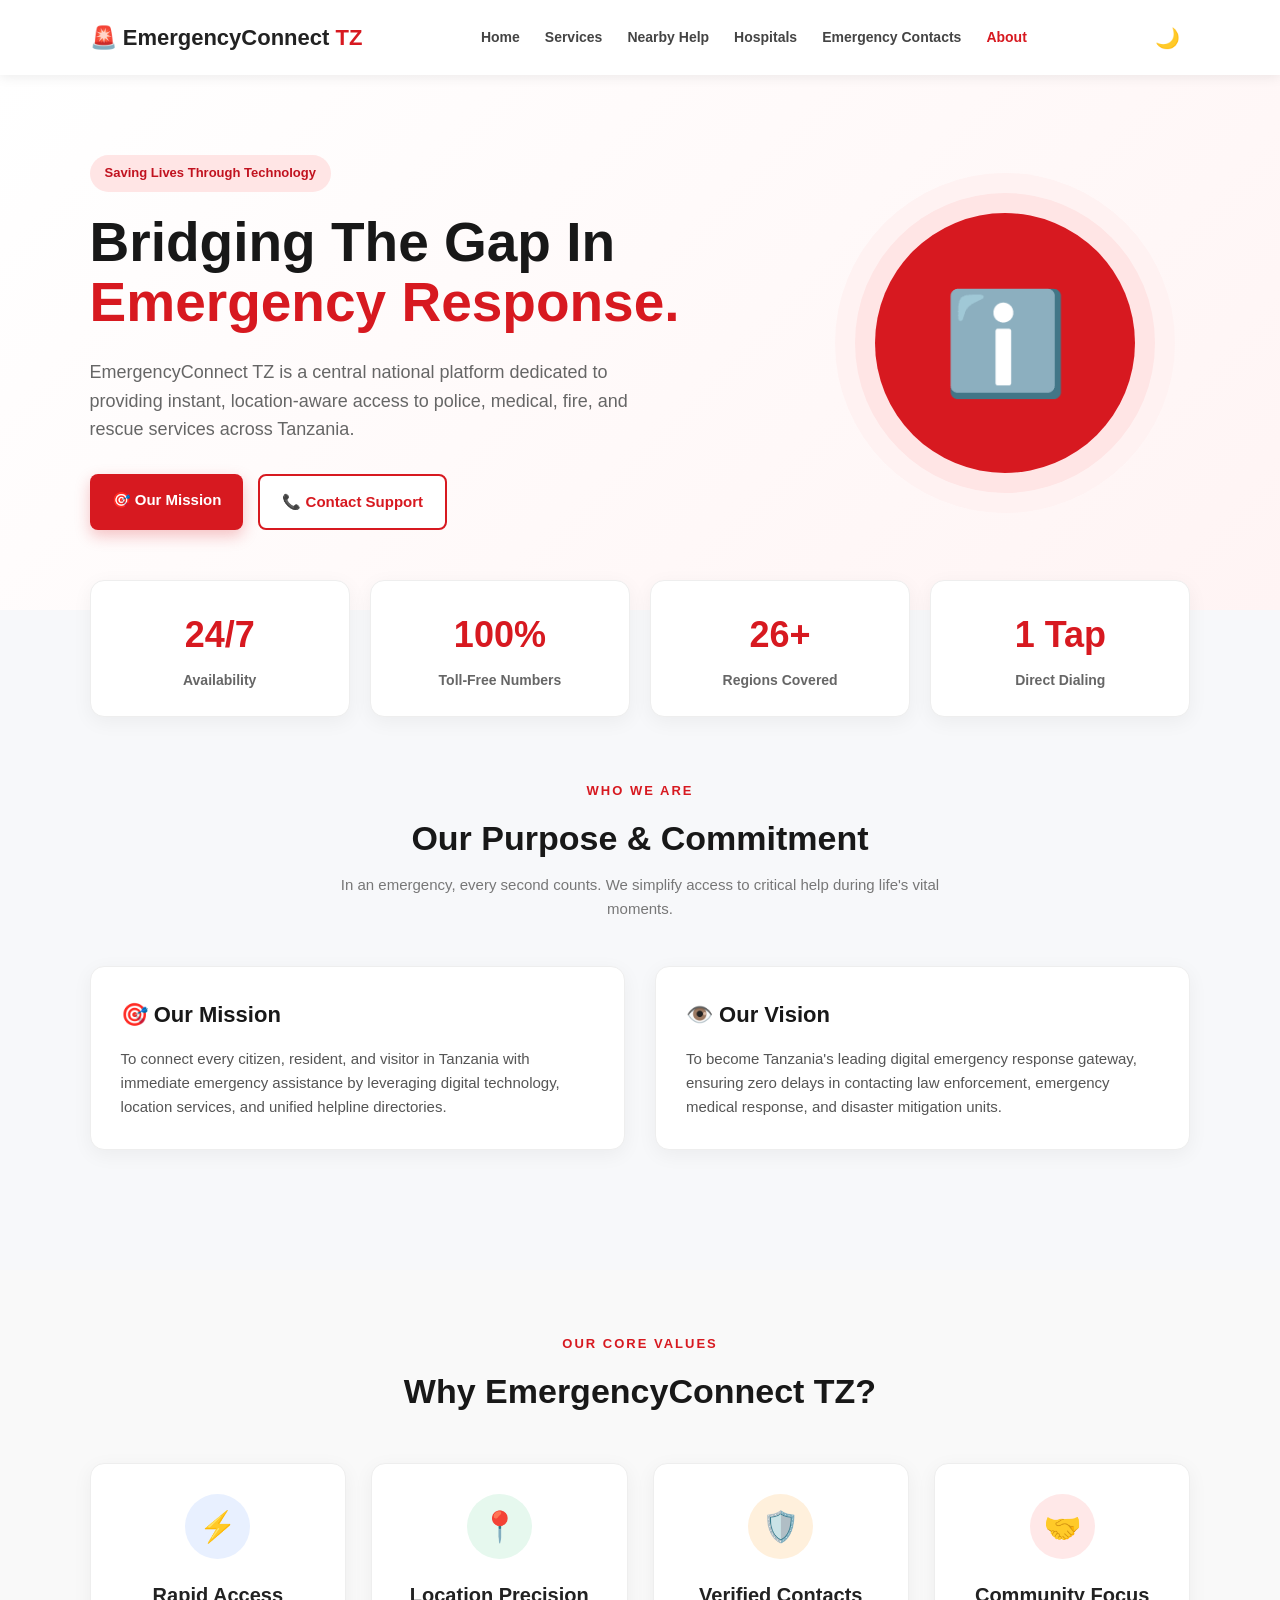
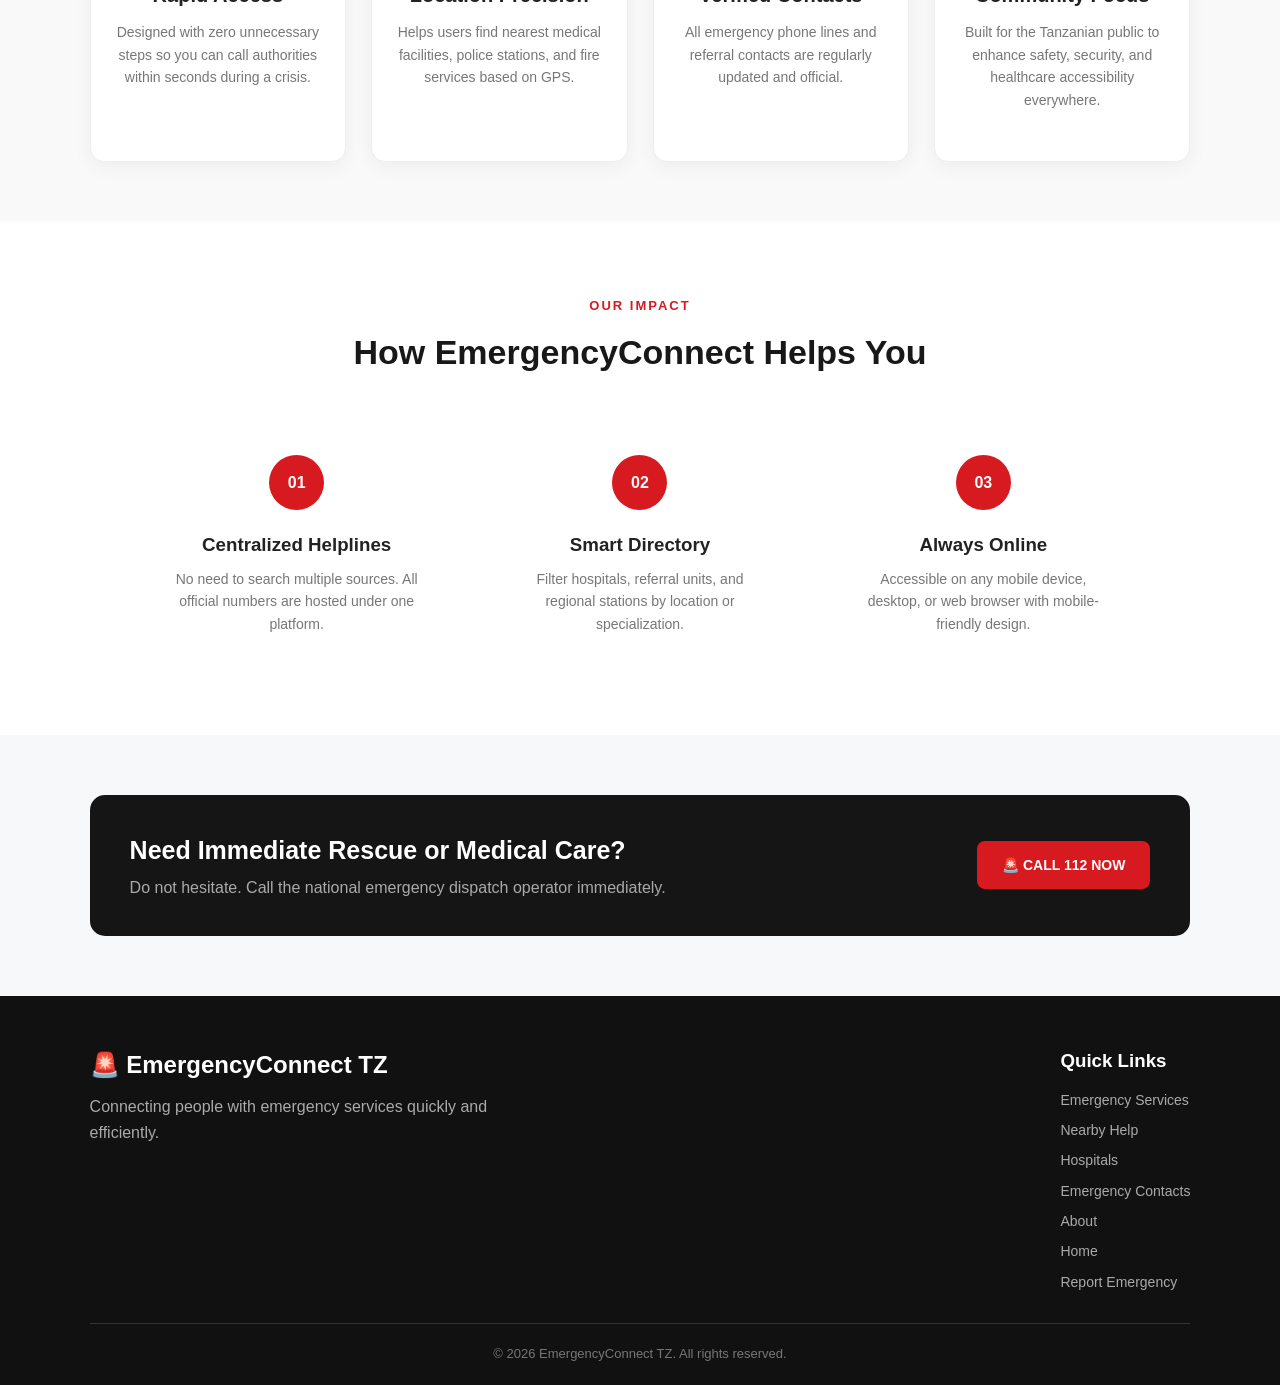
==== about.html @ 2669a570 "Add files via upload" ====
<!DOCTYPE html>
<html lang="en">
<head>
    <meta charset="UTF-8">
    <meta name="viewport" content="width=device-width, initial-scale=1.0">
    <title>About Us - EmergencyConnect TZ</title>
    <link rel="stylesheet" href="css/style.css">
    <style>
        /* Staili ndogo za Takwimu (Stats) na Dira (Vision/Mission) */
        .about-stats {
            margin: -30px 7% 40px;
            display: grid;
            grid-template-columns: repeat(auto-fit, minmax(200px, 1fr));
            gap: 20px;
        }

        .stat-card {
            background: #ffffff;
            padding: 25px;
            border-radius: 14px;
            border: 1px solid #eeeeee;
            text-align: center;
            box-shadow: 0 5px 20px rgba(0, 0, 0, 0.05);
            transition: 0.3s;
        }

        .stat-card:hover {
            transform: translateY(-5px);
        }

        .stat-number {
            font-size: 36px;
            font-weight: 800;
            color: #d71920;
            margin-bottom: 5px;
        }

        .stat-label {
            font-size: 14px;
            color: #666;
            font-weight: 600;
        }

        .mission-vision-grid {
            display: grid;
            grid-template-columns: 1fr 1fr;
            gap: 30px;
            margin-bottom: 50px;
        }

        .mv-card {
            background: #ffffff;
            padding: 30px;
            border-radius: 14px;
            border: 1px solid #eeeeee;
            box-shadow: 0 5px 20px rgba(0, 0, 0, 0.05);
        }

        .mv-card h3 {
            font-size: 22px;
            color: #181818;
            margin-bottom: 15px;
            display: flex;
            align-items: center;
            gap: 10px;
        }

        .mv-card p {
            color: #555;
            line-height: 1.6;
            font-size: 15px;
        }

        @media (max-width: 800px) {
            .about-stats {
                margin: -20px 5% 30px;
            }
            .mission-vision-grid {
                grid-template-columns: 1fr;
            }
        }
    </style>
</head>

<body>

    <!-- ================= NAVIGATION ================= -->
    <header class="navbar">

        <div class="logo">
            🚨 <span>EmergencyConnect</span> TZ
        </div>

        <nav id="nav-links">
            <a href="index.html">Home</a>
            <a href="services.html">Services</a>
            <a href="nearby.html">Nearby Help</a>
            <a href="hospitals.html">Hospitals</a>
            <a href="contacts.html">Emergency Contacts</a>
            <a href="about.html" class="active">About</a>
        </nav>

        <button class="menu-btn" onclick="toggleMenu()">☰</button>

    </header>


    <!-- ================= HERO SECTION ================= -->
    <section class="hero">

        <div class="hero-content">

            <span class="badge">Saving Lives Through Technology</span>

            <h1>
                Bridging The Gap In
                <span>Emergency Response.</span>
            </h1>

            <p>
                EmergencyConnect TZ is a central national platform dedicated to providing instant, 
                location-aware access to police, medical, fire, and rescue services across Tanzania.
            </p>

            <div class="hero-buttons">

                <a href="#mission" class="btn primary-btn">
                    🎯 Our Mission
                </a>

                <a href="contacts.html" class="btn secondary-btn">
                    📞 Contact Support
                </a>

            </div>

        </div>

        <div class="hero-icon">
            <div class="emergency-circle">
                ℹ️
            </div>
        </div>

    </section>


    <!-- ================= STATS OVERVIEW ================= -->
    <div class="about-stats">
        <div class="stat-card">
            <div class="stat-number">24/7</div>
            <div class="stat-label">Availability</div>
        </div>
        <div class="stat-card">
            <div class="stat-number">100%</div>
            <div class="stat-label">Toll-Free Numbers</div>
        </div>
        <div class="stat-card">
            <div class="stat-number">26+</div>
            <div class="stat-label">Regions Covered</div>
        </div>
        <div class="stat-card">
            <div class="stat-number">1 Tap</div>
            <div class="stat-label">Direct Dialing</div>
        </div>
    </div>


    <!-- ================= MISSION & VISION ================= -->
    <section class="services-section" id="mission" style="padding-top: 20px;">

        <div class="section-title">
            <span>WHO WE ARE</span>
            <h2>Our Purpose & Commitment</h2>
            <p>
                In an emergency, every second counts. We simplify access to critical help during life's vital moments.
            </p>
        </div>

        <div class="mission-vision-grid">

            <div class="mv-card">
                <h3>🎯 Our Mission</h3>
                <p>
                    To connect every citizen, resident, and visitor in Tanzania with immediate emergency assistance by leveraging digital technology, location services, and unified helpline directories.
                </p>
            </div>

            <div class="mv-card">
                <h3>👁️ Our Vision</h3>
                <p>
                    To become Tanzania's leading digital emergency response gateway, ensuring zero delays in contacting law enforcement, emergency medical response, and disaster mitigation units.
                </p>
            </div>

        </div>

    </section>


    <!-- ================= CORE VALUES (USING SERVICE CARDS) ================= -->
    <section class="services-section" style="background: #f9f9f9; padding: 60px 7%;">

        <div class="section-title">
            <span>OUR CORE VALUES</span>
            <h2>Why EmergencyConnect TZ?</h2>
        </div>

        <div class="service-grid">

            <div class="service-card">
                <div class="service-icon police">⚡</div>
                <h3>Rapid Access</h3>
                <p>Designed with zero unnecessary steps so you can call authorities within seconds during a crisis.</p>
            </div>

            <div class="service-card">
                <div class="service-icon hospital">📍</div>
                <h3>Location Precision</h3>
                <p>Helps users find nearest medical facilities, police stations, and fire services based on GPS.</p>
            </div>

            <div class="service-card">
                <div class="service-icon fire">🛡️</div>
                <h3>Verified Contacts</h3>
                <p>All emergency phone lines and referral contacts are regularly updated and official.</p>
            </div>

            <div class="service-card">
                <div class="service-icon ambulance">🤝</div>
                <h3>Community Focus</h3>
                <p>Built for the Tanzanian public to enhance safety, security, and healthcare accessibility everywhere.</p>
            </div>

        </div>

    </section>


    <!-- ================= HOW WE HELP STEPS ================= -->
    <section class="how-section">

        <div class="section-title">
            <span>OUR IMPACT</span>
            <h2>How EmergencyConnect Helps You</h2>
        </div>

        <div class="steps">

            <div class="step">
                <div class="step-number">01</div>
                <h3>Centralized Helplines</h3>
                <p>No need to search multiple sources. All official numbers are hosted under one platform.</p>
            </div>

            <div class="step">
                <div class="step-number">02</div>
                <h3>Smart Directory</h3>
                <p>Filter hospitals, referral units, and regional stations by location or specialization.</p>
            </div>

            <div class="step">
                <div class="step-number">03</div>
                <h3>Always Online</h3>
                <p>Accessible on any mobile device, desktop, or web browser with mobile-friendly design.</p>
            </div>

        </div>

    </section>


    <!-- ================= QUICK EMERGENCY BANNER ================= -->
    <section class="quick-emergency">

        <div>
            <h2>Need Immediate Rescue or Medical Care?</h2>
            <p>
                Do not hesitate. Call the national emergency dispatch operator immediately.
            </p>
        </div>

        <button class="emergency-btn" onclick="window.location.href='tel:112'">
            🚨 CALL 112 NOW
        </button>

    </section>


    <!-- ================= FOOTER ================= -->
    <footer>

        <div class="footer-content">

            <div>
                <h2>🚨 EmergencyConnect TZ</h2>
                <p>
                    Connecting people with emergency
                    services quickly and efficiently.
                </p>
            </div>

            <div class="footer-links">
                <h3>Quick Links</h3>
                <a href="services.html">Emergency Services</a>
                <a href="nearby.html">Nearby Help</a>
                <a href="hospitals.html">Hospitals</a>
                <a href="contacts.html">Emergency Contacts</a>
                <a href="about.html">About</a>
                <a href="index.html">Home</a>
                <a href="report.html">Report Emergency</a>
            </div>

        </div>
<style>* {
    margin: 0;
    padding: 0;
    box-sizing: border-box;
}

html {
    scroll-behavior: smooth;
}

body {
    font-family: Arial, Helvetica, sans-serif;
    background: #f7f8fa;
    color: #222;
    line-height: 1.6;
}

a {
    text-decoration: none;
}

button {
    font-family: inherit;
}


/* ==============================
   NAVIGATION BAR
================================= */

.navbar {
    height: 75px;
    background: #ffffff;

    display: flex;
    align-items: center;
    justify-content: space-between;

    padding: 0 7%;

    position: sticky;
    top: 0;
    z-index: 1000;

    box-shadow: 0 2px 12px rgba(0, 0, 0, 0.08);
}


/* LOGO */

.logo {
    font-size: 22px;
    font-weight: 700;
    color: #d71920;
}

.logo span {
    color: #222;
}


/* NAV LINKS */

nav {
    display: flex;
    align-items: center;
    gap: 25px;
}

nav a {
    color: #444;
    font-size: 14px;
    font-weight: 600;

    transition: 0.3s;
}

nav a:hover,
nav a.active {
    color: #d71920;
}


/* MOBILE MENU BUTTON */

.menu-btn {
    display: none;

    border: none;
    background: transparent;

    font-size: 25px;
    cursor: pointer;
}


/* ==============================
   HERO SECTION
================================= */

.hero {
    min-height: 520px;

    padding: 80px 7%;

    display: flex;
    align-items: center;
    justify-content: space-between;

    gap: 50px;

    background: linear-gradient(
        135deg,
        #ffffff,
        #fff4f4
    );
}


/* HERO TEXT */

.hero-content {
    max-width: 650px;
}

.badge {
    display: inline-block;

    background: #ffe5e5;
    color: #c1121f;

    padding: 8px 15px;

    border-radius: 30px;

    font-size: 13px;
    font-weight: 700;

    margin-bottom: 20px;
}

.hero h1 {
    font-size: 55px;

    line-height: 1.1;

    margin-bottom: 25px;

    color: #181818;
}

.hero h1 span {
    display: block;

    color: #d71920;
}

.hero p {
    max-width: 570px;

    font-size: 18px;

    color: #666;

    margin-bottom: 30px;
}


/* HERO BUTTONS */

.hero-buttons {
    display: flex;
    gap: 15px;

    flex-wrap: wrap;
}

.btn {
    display: inline-block;

    padding: 14px 22px;

    border-radius: 8px;

    font-size: 15px;
    font-weight: 700;

    transition: 0.3s;
}


/* PRIMARY BUTTON */

.primary-btn {
    background: #d71920;
    color: white;

    box-shadow: 0 6px 15px rgba(215, 25, 32, 0.25);
}

.primary-btn:hover {
    background: #b51218;

    transform: translateY(-2px);
}


/* SECONDARY BUTTON */

.secondary-btn {
    background: white;

    color: #d71920;

    border: 2px solid #d71920;
}

.secondary-btn:hover {
    background: #d71920;

    color: white;
}


/* ==============================
   HERO EMERGENCY ICON
================================= */

.hero-icon {
    padding-right: 5%;
}

.emergency-circle {

    width: 260px;
    height: 260px;

    border-radius: 50%;

    background: #d71920;

    display: flex;
    align-items: center;
    justify-content: center;

    font-size: 100px;

    box-shadow:
        0 0 0 20px #ffe5e5,
        0 0 0 40px #fff2f2;

    animation: pulse 2s infinite;
}


/* PULSE ANIMATION */

@keyframes pulse {

    0% {
        transform: scale(1);
    }

    50% {
        transform: scale(1.05);
    }

    100% {
        transform: scale(1);
    }

}


/* ==============================
   QUICK EMERGENCY SECTION
================================= */

.quick-emergency {

    margin: 60px 7%;

    padding: 35px 40px;

    background: #151515;

    color: white;

    border-radius: 15px;

    display: flex;

    align-items: center;

    justify-content: space-between;

    gap: 25px;
}

.quick-emergency h2 {
    font-size: 25px;

    margin-bottom: 5px;
}

.quick-emergency p {
    color: #aaa;
}


/* EMERGENCY BUTTON */

.emergency-btn {

    border: none;

    background: #d71920;

    color: white;

    padding: 16px 25px;

    border-radius: 8px;

    font-size: 14px;

    font-weight: 700;

    cursor: pointer;

    transition: 0.3s;
}

.emergency-btn:hover {

    background: #ff252d;

    transform: scale(1.03);
}


/* ==============================
   SECTION TITLE
================================= */

.services-section,
.how-section {

    padding: 70px 7%;
}

.section-title {

    text-align: center;

    max-width: 650px;

    margin: 0 auto 45px;
}

.section-title span {

    color: #d71920;

    font-size: 13px;

    font-weight: 700;

    letter-spacing: 2px;
}

.section-title h2 {

    font-size: 34px;

    margin: 8px 0;

    color: #181818;
}

.section-title p {

    color: #777;

    font-size: 15px;
}


/* ==============================
   SERVICE CARDS
================================= */

.service-grid {

    display: grid;

    grid-template-columns:
        repeat(4, 1fr);

    gap: 25px;
}

.service-card {

    background: #ffffff;

    padding: 30px 25px;

    border-radius: 14px;

    text-align: center;

    border: 1px solid #eeeeee;

    box-shadow:
        0 5px 20px rgba(0, 0, 0, 0.05);

    transition: 0.3s;
}

.service-card:hover {

    transform: translateY(-8px);

    box-shadow:
        0 15px 35px rgba(0, 0, 0, 0.10);
}


/* SERVICE ICON */

.service-icon {

    width: 65px;
    height: 65px;

    margin: 0 auto 20px;

    border-radius: 50%;

    display: flex;

    align-items: center;

    justify-content: center;

    font-size: 30px;
}


/* ICON BACKGROUNDS */

.police {
    background: #e8f0ff;
}

.ambulance {
    background: #ffe8e8;
}

.fire {
    background: #fff0dc;
}

.hospital {
    background: #e6f8ee;
}


/* SERVICE TEXT */

.service-card h3 {

    font-size: 20px;

    margin-bottom: 10px;
}

.service-card p {

    color: #777;

    font-size: 14px;

    margin-bottom: 20px;
}


/* CALL BUTTON */

.call-btn {

    display: inline-block;

    background: #d71920;

    color: white;

    padding: 10px 18px;

    border-radius: 6px;

    font-size: 14px;

    font-weight: 700;

    transition: 0.3s;
}

.call-btn:hover {

    background: #a90f15;
}


/* VIEW BUTTON */

.view-btn {

    display: inline-block;

    background: #eeeeee;

    color: #333;

    padding: 10px 18px;

    border-radius: 6px;

    font-size: 14px;

    font-weight: 700;

    transition: 0.3s;
}

.view-btn:hover {

    background: #222;

    color: white;
}


/* ==============================
   HOW IT WORKS
================================= */

.how-section {

    background: white;
}

.steps {

    max-width: 1000px;

    margin: auto;

    display: grid;

    grid-template-columns:
        repeat(3, 1fr);

    gap: 30px;
}

.step {

    text-align: center;

    padding: 30px;
}

.step-number {

    width: 55px;
    height: 55px;

    margin: 0 auto 20px;

    border-radius: 50%;

    background: #d71920;

    color: white;

    display: flex;

    align-items: center;

    justify-content: center;

    font-weight: 700;
}

.step h3 {

    margin-bottom: 8px;
}

.step p {

    color: #777;

    font-size: 14px;
}


/* ==============================
   FOOTER
================================= */

footer {

    background: #111111;

    color: white;

    padding: 50px 7% 20px;
}

.footer-content {

    display: flex;

    justify-content: space-between;

    gap: 50px;

    padding-bottom: 30px;
}

.footer-content h2 {

    margin-bottom: 10px;
}

.footer-content p {

    color: #aaa;

    max-width: 400px;
}


/* FOOTER LINKS */

.footer-links {

    display: flex;

    flex-direction: column;

    gap: 8px;
}

.footer-links h3 {

    margin-bottom: 5px;
}

.footer-links a {

    color: #aaa;

    font-size: 14px;

    transition: 0.3s;
}

.footer-links a:hover {

    color: white;
}


/* COPYRIGHT */

.copyright {

    border-top: 1px solid #333;

    padding-top: 20px;

    text-align: center;

    color: #777;

    font-size: 13px;
}


/* ==============================
   TABLET
================================= */

@media (max-width: 1000px) {

    .hero h1 {
        font-size: 45px;
    }

    .service-grid {

        grid-template-columns:
            repeat(2, 1fr);
    }

}


/* ==============================
   MOBILE
================================= */

@media (max-width: 700px) {

    .navbar {

        padding: 0 5%;
    }

    nav {

        display: none;

        position: absolute;

        top: 75px;

        right: 0;

        width: 100%;

        background: white;

        padding: 20px;

        flex-direction: column;

        gap: 18px;

        box-shadow:
            0 5px 15px rgba(0,0,0,0.1);
    }

    nav a {
        text-align: center;
    }

    .menu-btn {
        display: block;
    }


    /* HERO */

    .hero {

        flex-direction: column;

        text-align: center;

        padding: 60px 5%;

        gap: 60px;
    }

    .hero-content {

        max-width: 100%;
    }

    .hero h1 {

        font-size: 38px;
    }

    .hero p {

        font-size: 16px;
    }

    .hero-buttons {

        justify-content: center;
    }

    .hero-icon {

        padding-right: 0;
    }

    .emergency-circle {

        width: 190px;
        height: 190px;

        font-size: 70px;
    }


    /* QUICK EMERGENCY */

    .quick-emergency {

        margin: 40px 5%;

        padding: 30px 20px;

        flex-direction: column;

        text-align: center;
    }


    /* SERVICES */

    .services-section,
    .how-section {

        padding: 60px 5%;
    }

    .section-title h2 {

        font-size: 28px;
    }

    .service-grid {

        grid-template-columns: 1fr;
    }


    /* STEPS */

    .steps {

        grid-template-columns: 1fr;
    }


    /* FOOTER */

    .footer-content {

        flex-direction: column;
    }

}


/* ==============================
   SMALL PHONES
================================= */

@media (max-width: 400px) {

    .logo {

        font-size: 18px;
    }

    .hero h1 {

        font-size: 32px;
    }

    .btn {

        width: 100%;

        text-align: center;
    }

    .emergency-circle {

        width: 160px;
        height: 160px;

        font-size: 60px;
    }

}
/* ==========================================================================
   DARK MODE STYLES & TRANSITIONS
   ========================================================================== */
body {
    transition: background-color 0.3s ease, color 0.3s ease;
}

body.dark-mode {
    background-color: #121212;
    color: #e0e0e0;
}

body.dark-mode .navbar,
body.dark-mode .service-card,
body.dark-mode .contact-card,
body.dark-mode .location-section,
body.dark-mode .search-container,
body.dark-mode .how-section {
    background-color: #1e1e1e !important;
    border-color: #333333 !important;
    color: #ffffff !important;
}

body.dark-mode .hero {
    background: linear-gradient(135deg, #181818, #2a080a) !important;
}

body.dark-mode .hero h1,
body.dark-mode .section-title h2,
body.dark-mode .service-card h3,
body.dark-mode .contact-card h3 {
    color: #ffffff !important;
}

body.dark-mode nav a {
    color: #cccccc;
}

body.dark-mode .search-input,
body.dark-mode .select-input,
body.dark-mode .search-container input,
body.dark-mode .search-container select,
body.dark-mode .form-group input,
body.dark-mode .form-group select,
body.dark-mode .form-group textarea {
    background-color: #2a2a2a;
    color: #ffffff;
    border-color: #444;
}

/* Theme Button in Navbar */
.theme-toggle-btn {
    background: transparent;
    border: none;
    font-size: 20px;
    cursor: pointer;
    padding: 5px 10px;
    border-radius: 50%;
    transition: transform 0.2s;
}

.theme-toggle-btn:hover {
    transform: scale(1.15);
}

/* ==========================================================================
   MOBILE NAV TOGGLE CLASSES
   ========================================================================== */
@media (max-width: 700px) {
    nav {
        display: none;
    }
    nav.nav-open {
        display: flex !important;
    }
}

/* ==========================================================================
   EMERGENCY MODAL STYLES
   ========================================================================== */
.emergency-modal {
    display: none;
    position: fixed;
    top: 0;
    left: 0;
    width: 100%;
    height: 100%;
    background: rgba(0, 0, 0, 0.75);
    z-index: 2000;
    align-items: center;
    justify-content: center;
    padding: 20px;
    backdrop-filter: blur(4px);
}

.emergency-modal-content {
    background: #ffffff;
    padding: 30px;
    border-radius: 16px;
    max-width: 480px;
    width: 100%;
    text-align: center;
    position: relative;
    box-shadow: 0 10px 30px rgba(0,0,0,0.3);
    animation: popIn 0.3s ease-out;
}

body.dark-mode .emergency-modal-content {
    background: #1e1e1e;
    color: #fff;
}

.close-modal {
    position: absolute;
    top: 15px;
    right: 20px;
    font-size: 28px;
    cursor: pointer;
    color: #888;
}

.close-modal:hover { color: #d71920; }

.modal-icon { font-size: 50px; margin-bottom: 10px; }

.modal-actions {
    display: flex;
    flex-direction: column;
    gap: 12px;
    margin-top: 20px;
}

.modal-btn {
    padding: 14px;
    border-radius: 8px;
    font-weight: bold;
    color: white;
    text-decoration: none;
    transition: 0.3s;
}

.modal-btn.primary { background: #d71920; }
.modal-btn.fire { background: #e65100; }
.modal-btn.medical { background: #2e7d32; }
.modal-btn.child { background: #6a1b9a; }

.modal-btn:hover { opacity: 0.9; transform: translateY(-2px); }

@keyframes popIn {
    from { transform: scale(0.8); opacity: 0; }
    to { transform: scale(1); opacity: 1; }
}
</style>
        <div class="copyright">
            © 2026 EmergencyConnect TZ.
            All rights reserved.
        </div>

    </footer>

    <script src="main.js"></script>

</body>
</html>
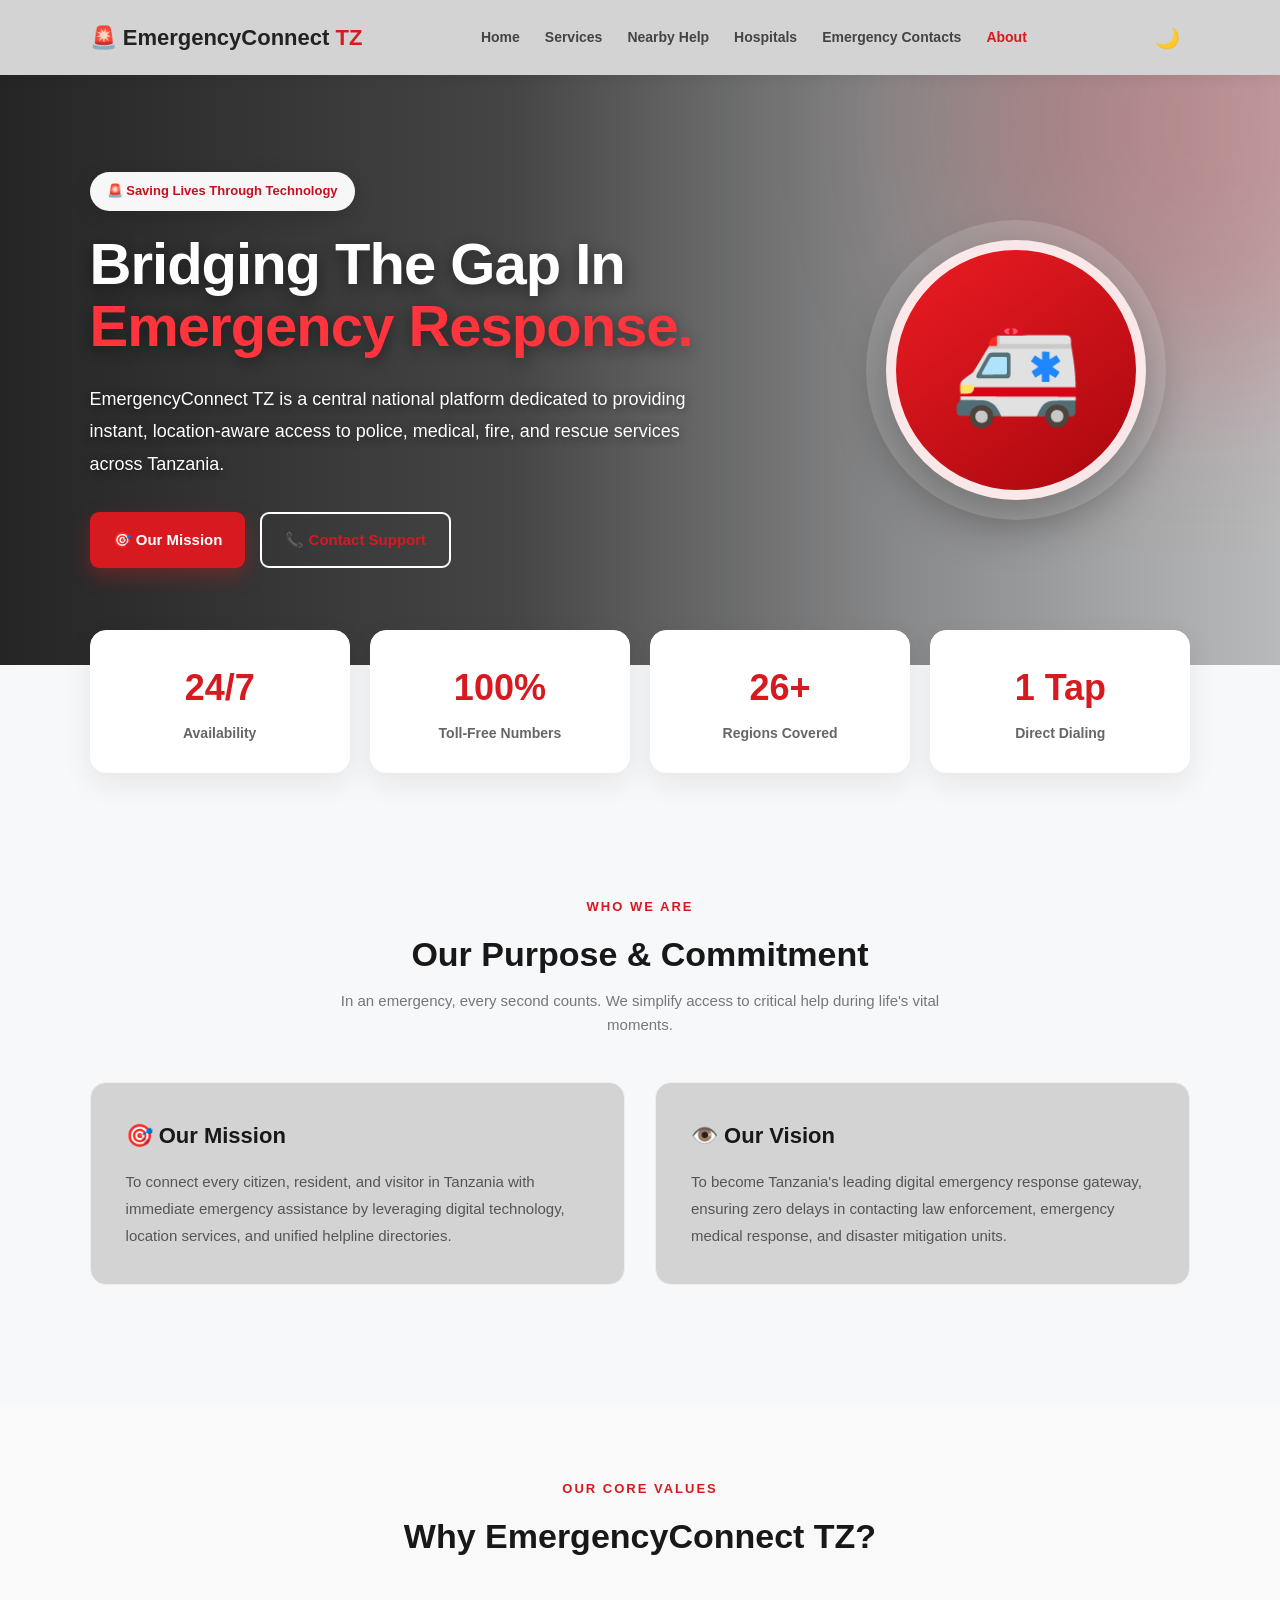
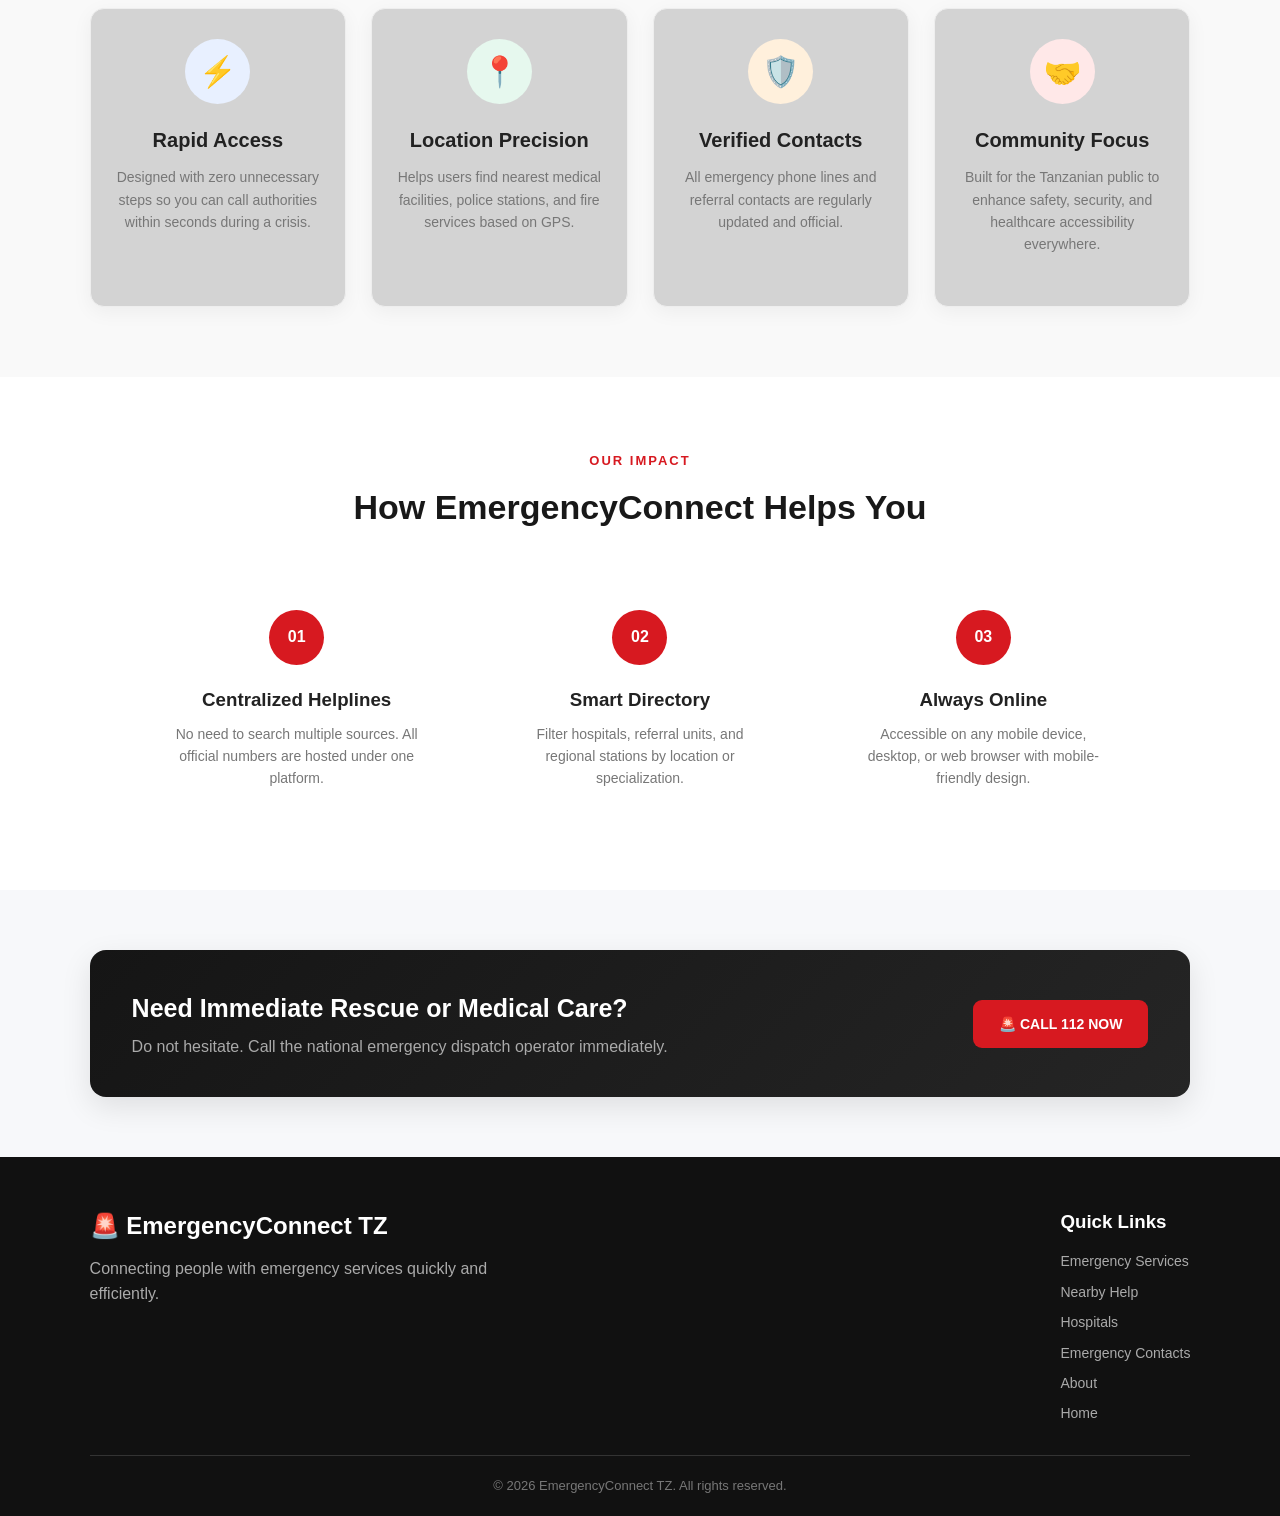
==== commit 5516f537: "Add files via upload" ====
--- a/about.html
+++ b/about.html
@@ -1,1364 +1,2069 @@
+
 <!DOCTYPE html>
 <html lang="en">
+
 <head>
+
     <meta charset="UTF-8">
+
     <meta name="viewport" content="width=device-width, initial-scale=1.0">
+
     <title>About Us - EmergencyConnect TZ</title>
-    <link rel="stylesheet" href="css/style.css">
+
+
     <style>
-        /* Staili ndogo za Takwimu (Stats) na Dira (Vision/Mission) */
+
+        /* =========================================================
+           RESET
+        ========================================================= */
+
+        * {
+            margin: 0;
+            padding: 0;
+            box-sizing: border-box;
+        }
+
+        html {
+            scroll-behavior: smooth;
+        }
+
+        body {
+            font-family: Arial, Helvetica, sans-serif;
+            background: #f7f8fa;
+            color: #222;
+            line-height: 1.6;
+        }
+
+        a {
+            text-decoration: none;
+        }
+
+        button {
+            font-family: inherit;
+        }
+
+
+        /* =========================================================
+           NAVIGATION BAR
+        ========================================================= */
+
+        .navbar {
+
+            height: 75px;
+
+            background: lightgray;
+
+            display: flex;
+
+            align-items: center;
+
+            justify-content: space-between;
+
+            padding: 0 7%;
+
+            position: sticky;
+
+            top: 0;
+
+            z-index: 1000;
+
+            box-shadow: 0 2px 15px rgba(0,0,0,0.08);
+        }
+
+
+        /* LOGO */
+
+        .logo {
+
+            font-size: 22px;
+
+            font-weight: 800;
+
+            color: #d71920;
+
+            white-space: nowrap;
+        }
+
+        .logo span {
+
+            color: #222;
+        }
+
+
+        /* NAVIGATION LINKS */
+
+        nav {
+
+            display: flex;
+
+            align-items: center;
+
+            gap: 25px;
+        }
+
+        nav a {
+
+            color: #444;
+
+            font-size: 14px;
+
+            font-weight: 600;
+
+            transition: 0.3s;
+        }
+
+        nav a:hover,
+        nav a.active {
+
+            color: #d71920;
+        }
+
+
+        /* MOBILE BUTTON */
+
+        .menu-btn {
+
+            display: none;
+
+            border: none;
+
+            background: transparent;
+
+            font-size: 27px;
+
+            cursor: pointer;
+
+            color: #222;
+        }
+
+
+        /* =========================================================
+           HERO SECTION
+        ========================================================= */
+
+        .hero {
+
+            min-height: 590px;
+
+            padding: 90px 7%;
+
+            display: flex;
+
+            align-items: center;
+
+            justify-content: space-between;
+
+            gap: 60px;
+
+            position: relative;
+
+            overflow: hidden;
+
+            color: whitegray;
+
+
+            /* HOSPITAL BACKGROUND */
+
+            background-image:
+
+                linear-gradient(
+                    90deg,
+                    rgba(0,0,0,0.85) 0%,
+                    rgba(0,0,0,0.72) 40%,
+                    rgba(0,0,0,0.45) 70%,
+                    rgba(0,0,0,0.25) 100%
+                ),
+
+                url("https://images.unsplash.com/photo-1587351021759-3e566b6af7cc?auto=format&fit=crop&w=2200&q=90");
+
+
+            background-size: cover;
+
+            background-position: center;
+
+            background-repeat: no-repeat;
+        }
+
+
+        /* RED LIGHT EFFECT */
+
+        .hero::before {
+
+            content: "";
+
+            position: absolute;
+
+            width: 500px;
+
+            height: 500px;
+
+            right: -180px;
+
+            top: -200px;
+
+            background: rgba(215,25,32,0.22);
+
+            border-radius: 50%;
+
+            filter: blur(90px);
+
+            pointer-events: none;
+        }
+
+
+        /* HERO CONTENT */
+
+        .hero-content {
+
+            max-width: 680px;
+
+            position: relative;
+
+            z-index: 2;
+        }
+
+
+        /* BADGE */
+
+        .badge {
+
+            display: inline-flex;
+
+            align-items: center;
+
+            gap: 6px;
+
+            background: rgba(255,255,255,0.96);
+
+            color: #c1121f;
+
+            padding: 9px 17px;
+
+            border-radius: 30px;
+
+            font-size: 13px;
+
+            font-weight: 700;
+
+            margin-bottom: 22px;
+
+            box-shadow:
+                0 5px 20px rgba(0,0,0,0.15);
+        }
+
+
+        /* HERO TITLE */
+
+        .hero h1 {
+
+            font-size: 58px;
+
+            line-height: 1.08;
+
+            margin-bottom: 25px;
+
+            color: #ffffff;
+
+            font-weight: 800;
+
+            letter-spacing: -1px;
+
+            text-shadow:
+                0 4px 15px rgba(0,0,0,0.45);
+        }
+
+
+        .hero h1 span {
+
+            display: block;
+
+            color: #ff343c;
+        }
+
+
+        /* HERO DESCRIPTION */
+
+        .hero p {
+
+            max-width: 620px;
+
+            font-size: 18px;
+
+            line-height: 1.8;
+
+            color: white;
+
+            margin-bottom: 32px;
+
+            text-shadow:
+                0 2px 8px rgba(0,0,0,0.5);
+        }
+
+
+        /* =========================================================
+           HERO BUTTONS
+        ========================================================= */
+
+        .hero-buttons {
+
+            display: flex;
+
+            gap: 15px;
+
+            flex-wrap: wrap;
+        }
+
+
+        .btn {
+
+            display: inline-flex;
+
+            align-items: center;
+
+            justify-content: center;
+
+            padding: 14px 23px;
+
+            border-radius: 9px;
+
+            font-size: 15px;
+
+            font-weight: 700;
+
+            transition: all 0.3s ease;
+        }
+
+
+        /* PRIMARY BUTTON */
+
+        .primary-btn {
+
+            background: #d71920;
+
+            color: white;
+
+            box-shadow:
+                0 8px 20px rgba(215,25,32,0.35);
+        }
+
+        .primary-btn:hover {
+
+            background: #b51218;
+
+            transform: translateY(-3px);
+        }
+
+
+        /* SECONDARY BUTTON */
+
+        .secondary-btn {
+
+            background: transparent;
+
+            color: #d71920;
+
+            border: 2px solid white;
+        }
+
+        .secondary-btn:hover {
+
+            background: #d71920;
+
+            color: white;
+
+            transform: translateY(-3px);
+        }
+
+
+        /* =========================================================
+           HERO EMERGENCY ICON
+        ========================================================= */
+
+        .hero-icon {
+
+            position: relative;
+
+            z-index: 2;
+
+            padding-right: 4%;
+
+            display: flex;
+
+            align-items: center;
+
+            justify-content: center;
+        }
+
+
+        .emergency-circle {
+
+            width: 260px;
+
+            height: 260px;
+
+            border-radius: 50%;
+
+            background:
+
+                linear-gradient(
+                    145deg,
+                    #ed1c24,
+                    #a8070d
+                );
+
+            display: flex;
+
+            align-items: center;
+
+            justify-content: center;
+
+            font-size: 105px;
+
+            border: 10px solid rgba(255,255,255,0.90);
+
+            box-shadow:
+
+                0 0 0 20px rgba(255,255,255,0.15),
+
+                0 20px 50px rgba(0,0,0,0.40);
+
+            animation: emergencyPulse 2.2s infinite;
+        }
+
+
+        /* PULSE */
+
+        @keyframes emergencyPulse {
+
+            0% {
+
+                transform: scale(1);
+
+                box-shadow:
+                    0 0 0 20px rgba(255,255,255,0.15),
+                    0 20px 50px rgba(0,0,0,0.40);
+            }
+
+            50% {
+
+                transform: scale(1.05);
+
+                box-shadow:
+                    0 0 0 30px rgba(255,255,255,0.08),
+                    0 25px 60px rgba(0,0,0,0.45);
+            }
+
+            100% {
+
+                transform: scale(1);
+
+                box-shadow:
+                    0 0 0 20px rgba(255,255,255,0.15),
+                    0 20px 50px rgba(0,0,0,0.40);
+            }
+        }
+
+
+        /* =========================================================
+           STATISTICS
+        ========================================================= */
+
         .about-stats {
-            margin: -30px 7% 40px;
+
+            margin: -35px 7% 50px;
+
             display: grid;
-            grid-template-columns: repeat(auto-fit, minmax(200px, 1fr));
+
+            grid-template-columns:
+                repeat(4,1fr);
+
             gap: 20px;
-        }
+
+            position: relative;
+
+            z-index: 5;
+        }
+
 
         .stat-card {
-            background: #ffffff;
-            padding: 25px;
+
+            background:white;
+
+            padding: 28px 20px;
+
+            border-radius: 16px;
+
+            border: 1px solid white;
+
+            text-align: center;
+
+            box-shadow:
+                0 10px 30px rgba(0,0,0,0.08);
+
+            transition: 0.3s;
+        }
+
+
+        .stat-card:hover {
+
+            transform: translateY(-8px);
+
+            box-shadow:
+                0 18px 35px rgba(0,0,0,0.12);
+        }
+
+
+        .stat-number {
+
+            font-size: 36px;
+
+            font-weight: 800;
+
+            color: #d71920;
+
+            margin-bottom: 5px;
+        }
+
+
+        .stat-label {
+
+            font-size: 14px;
+
+            color: #666;
+
+            font-weight: 600;
+        }
+
+
+        /* =========================================================
+           GENERAL SECTIONS
+        ========================================================= */
+
+        .services-section,
+        .how-section {
+
+            padding: 70px 7%;
+        }
+
+
+        .section-title {
+
+            text-align: center;
+
+            max-width: 650px;
+
+            margin: 0 auto 45px;
+        }
+
+
+        .section-title span {
+
+            color: #d71920;
+
+            font-size: 13px;
+
+            font-weight: 700;
+
+            letter-spacing: 2px;
+        }
+
+
+        .section-title h2 {
+
+            font-size: 34px;
+
+            margin: 8px 0;
+
+            color: #181818;
+        }
+
+
+        .section-title p {
+
+            color: #777;
+
+            font-size: 15px;
+        }
+
+
+        /* =========================================================
+           MISSION & VISION
+        ========================================================= */
+
+        .mission-vision-grid {
+
+            display: grid;
+
+            grid-template-columns:
+                repeat(2,1fr);
+
+            gap: 30px;
+
+            margin-bottom: 50px;
+        }
+
+
+        .mv-card {
+
+            background: lightgray;
+
+            padding: 35px;
+
+            border-radius: 16px;
+
+            border: 1px solid #eeeeee;
+
+            box-shadow:red;
+
+            transition: 0.3s;
+        }
+
+
+        .mv-card:hover {
+
+            transform: translateY(-5px);
+
+            box-shadow:
+                0 15px 35px rgba(0,0,0,0.10);
+        }
+
+
+        .mv-card h3 {
+
+            font-size: 22px;
+
+            color: #181818;
+
+            margin-bottom: 15px;
+
+            display: flex;
+
+            align-items: center;
+
+            gap: 10px;
+        }
+
+
+        .mv-card p {
+
+            color: #555;
+
+            line-height: 1.8;
+
+            font-size: 15px;
+        }
+
+
+        /* =========================================================
+           SERVICE CARDS
+        ========================================================= */
+
+        .service-grid {
+
+            display: grid;
+
+            grid-template-columns:
+                repeat(4,1fr);
+
+            gap: 25px;
+        }
+
+
+        .service-card {
+
+            background:lightgray;
+
+            padding: 30px 25px;
+
             border-radius: 14px;
+
+            text-align: center;
+
             border: 1px solid #eeeeee;
+
+            box-shadow:
+                0 5px 20px rgba(0,0,0,0.05);
+
+            transition: 0.3s;
+        }
+
+
+        .service-card:hover {
+
+            transform: translateY(-8px);
+
+            box-shadow:
+                0 15px 35px rgba(0,0,0,0.10);
+        }
+
+
+        .service-icon {
+
+            width: 65px;
+
+            height: 65px;
+
+            margin: 0 auto 20px;
+
+            border-radius: 50%;
+
+            display: flex;
+
+            align-items: center;
+
+            justify-content: center;
+
+            font-size: 30px;
+        }
+
+
+        .police {
+
+            background: #e8f0ff;
+        }
+
+
+        .ambulance {
+
+            background: #ffe8e8;
+        }
+
+
+        .fire {
+
+            background: #fff0dc;
+        }
+
+
+        .hospital {
+
+            background: #e6f8ee;
+        }
+
+
+        .service-card h3 {
+
+            font-size: 20px;
+
+            margin-bottom: 10px;
+        }
+
+
+        .service-card p {
+
+            color: #777;
+
+            font-size: 14px;
+
+            margin-bottom: 20px;
+        }
+
+
+        /* =========================================================
+           HOW IT WORKS
+        ========================================================= */
+
+        .how-section {
+
+            background: white;
+        }
+
+
+        .steps {
+
+            max-width: 1000px;
+
+            margin: auto;
+
+            display: grid;
+
+            grid-template-columns:
+                repeat(3,1fr);
+
+            gap: 30px;
+        }
+
+
+        .step {
+
             text-align: center;
-            box-shadow: 0 5px 20px rgba(0, 0, 0, 0.05);
+
+            padding: 30px;
+        }
+
+
+        .step-number {
+
+            width: 55px;
+
+            height: 55px;
+
+            margin: 0 auto 20px;
+
+            border-radius: 50%;
+
+            background: #d71920;
+
+            color: white;
+
+            display: flex;
+
+            align-items: center;
+
+            justify-content: center;
+
+            font-weight: 700;
+        }
+
+
+        .step h3 {
+
+            margin-bottom: 8px;
+        }
+
+
+        .step p {
+
+            color: #777;
+
+            font-size: 14px;
+        }
+
+
+        /* =========================================================
+           QUICK EMERGENCY
+        ========================================================= */
+
+        .quick-emergency {
+
+            margin: 60px 7%;
+
+            padding: 38px 42px;
+
+            background:
+                linear-gradient(
+                    135deg,
+                    #151515,
+                    #252525
+                );
+
+            color: white;
+
+            border-radius: 16px;
+
+            display: flex;
+
+            align-items: center;
+
+            justify-content: space-between;
+
+            gap: 25px;
+
+            box-shadow:
+                0 10px 30px rgba(0,0,0,0.10);
+        }
+
+
+        .quick-emergency h2 {
+
+            font-size: 25px;
+
+            margin-bottom: 6px;
+        }
+
+
+        .quick-emergency p {
+
+            color: #aaa;
+        }
+
+
+        .emergency-btn {
+
+            border: none;
+
+            background: #d71920;
+
+            color: white;
+
+            padding: 16px 26px;
+
+            border-radius: 9px;
+
+            font-size: 14px;
+
+            font-weight: 700;
+
+            cursor: pointer;
+
             transition: 0.3s;
         }
 
-        .stat-card:hover {
-            transform: translateY(-5px);
-        }
-
-        .stat-number {
-            font-size: 36px;
-            font-weight: 800;
-            color: #d71920;
+
+        .emergency-btn:hover {
+
+            background: #ff252d;
+
+            transform: translateY(-3px);
+
+            box-shadow:
+                0 8px 20px rgba(215,25,32,0.35);
+        }
+
+
+        /* =========================================================
+           FOOTER
+        ========================================================= */
+
+        footer {
+
+            background: #111111;
+
+            color: white;
+
+            padding: 50px 7% 20px;
+        }
+
+
+        .footer-content {
+
+            display: flex;
+
+            justify-content: space-between;
+
+            gap: 50px;
+
+            padding-bottom: 30px;
+        }
+
+
+        .footer-content h2 {
+
+            margin-bottom: 10px;
+        }
+
+
+        .footer-content p {
+
+            color: #aaa;
+
+            max-width: 400px;
+        }
+
+
+        .footer-links {
+
+            display: flex;
+
+            flex-direction: column;
+
+            gap: 8px;
+        }
+
+
+        .footer-links h3 {
+
             margin-bottom: 5px;
         }
 
-        .stat-label {
+
+        .footer-links a {
+
+            color: #aaa;
+
             font-size: 14px;
-            color: #666;
-            font-weight: 600;
-        }
-
-        .mission-vision-grid {
-            display: grid;
-            grid-template-columns: 1fr 1fr;
-            gap: 30px;
-            margin-bottom: 50px;
-        }
-
-        .mv-card {
-            background: #ffffff;
-            padding: 30px;
-            border-radius: 14px;
-            border: 1px solid #eeeeee;
-            box-shadow: 0 5px 20px rgba(0, 0, 0, 0.05);
-        }
-
-        .mv-card h3 {
-            font-size: 22px;
-            color: #181818;
-            margin-bottom: 15px;
-            display: flex;
-            align-items: center;
-            gap: 10px;
-        }
-
-        .mv-card p {
-            color: #555;
-            line-height: 1.6;
-            font-size: 15px;
-        }
-
-        @media (max-width: 800px) {
+
+            transition: 0.3s;
+        }
+
+
+        .footer-links a:hover {
+
+            color: white;
+        }
+
+
+        .copyright {
+
+            border-top: 1px solid #333;
+
+            padding-top: 20px;
+
+            text-align: center;
+
+            color: #777;
+
+            font-size: 13px;
+        }
+
+
+         DARK MODE
+        ========================================================= */
+
+         body {
+            transition: background-color 0.3s ease, color 0.3s ease;
+        }
+
+        body.dark-mode {
+            background-color: #121212;
+            color: #e0e0e0;
+        }
+
+        body.dark-mode .navbar,
+        body.dark-mode .service-card,
+        body.dark-mode .contact-card,
+        body.dark-mode .location-section,
+        body.dark-mode .search-container,
+        body.dark-mode .how-section {
+            background-color: #1e1e1e !important;
+            border-color: #333333 !important;
+            color: #ffffff !important;
+        }
+
+        body.dark-mode .section-title h2,
+        body.dark-mode .service-card h3,
+        body.dark-mode .contact-card h3 {
+            color: #ffffff !important;
+        }
+
+        body.dark-mode nav a {
+            color: #cccccc;
+        }
+
+        body.dark-mode .search-input,
+        body.dark-mode .select-input,
+        body.dark-mode .search-container input,
+        body.dark-mode .search-container select,
+        body.dark-mode .form-group input,
+        body.dark-mode .form-group select,
+        body.dark-mode .form-group textarea {
+            background-color: #2a2a2a;
+            color: #ffffff;
+            border-color: #444;
+        }
+
+        /* Theme Button in Navbar */
+        .theme-toggle-btn {
+            background: transparent;
+            border: none;
+            font-size: 20px;
+            cursor: pointer;
+            padding: 5px 10px;
+            border-radius: 50%;
+            transition: transform 0.2s;
+        }
+
+        .theme-toggle-btn:hover {
+            transform: scale(1.15);
+        }
+
+
+
+
+        /* =========================================================
+           TABLET
+        ========================================================= */
+
+        @media (max-width: 1000px) {
+
+            .hero {
+
+                padding: 75px 6%;
+            }
+
+
+            .hero h1 {
+
+                font-size: 46px;
+            }
+
+
+            .emergency-circle {
+
+                width: 220px;
+
+                height: 220px;
+
+                font-size: 85px;
+            }
+
+
             .about-stats {
-                margin: -20px 5% 30px;
-            }
+
+                grid-template-columns:
+                    repeat(2,1fr);
+            }
+
+
+            .service-grid {
+
+                grid-template-columns:
+                    repeat(2,1fr);
+            }
+        }
+
+
+        /* =========================================================
+           MOBILE
+        ========================================================= */
+
+        @media (max-width: 700px) {
+
+            .navbar {
+
+                padding: 0 5%;
+            }
+
+
+            .logo {
+
+                font-size: 18px;
+            }
+
+
+            nav {
+
+                display: none;
+
+                position: absolute;
+
+                top: 75px;
+
+                left: 0;
+
+                width: 100%;
+
+                background: white;
+
+                padding: 25px;
+
+                flex-direction: column;
+
+                gap: 18px;
+
+                box-shadow:
+                    0 5px 20px rgba(0,0,0,0.12);
+            }
+
+
+            nav.nav-open {
+
+                display: flex;
+            }
+
+
+            .menu-btn {
+
+                display: block;
+            }
+
+
+            .hero {
+
+                min-height: 720px;
+
+                padding: 70px 5%;
+
+                flex-direction: column;
+
+                text-align: center;
+
+                justify-content: center;
+
+                gap: 55px;
+
+                background-position: 65% center;
+            }
+
+
+            .hero h1 {
+
+                font-size: 38px;
+            }
+
+
+            .hero p {
+
+                font-size: 16px;
+
+                line-height: 1.7;
+            }
+
+
+            .hero-buttons {
+
+                justify-content: center;
+            }
+
+
+            .hero-icon {
+
+                padding: 0;
+            }
+
+
+            .emergency-circle {
+
+                width: 180px;
+
+                height: 180px;
+
+                font-size: 65px;
+
+                border-width: 7px;
+            }
+
+
+            .about-stats {
+
+                margin:
+                    -25px 5% 35px;
+
+                grid-template-columns:
+                    1fr 1fr;
+
+                gap: 12px;
+            }
+
+
+            .stat-card {
+
+                padding: 20px 10px;
+            }
+
+
+            .stat-number {
+
+                font-size: 28px;
+            }
+
+
+            .stat-label {
+
+                font-size: 12px;
+            }
+
+
+            .services-section,
+            .how-section {
+
+                padding: 60px 5%;
+            }
+
+
+            .section-title h2 {
+
+                font-size: 28px;
+            }
+
+
             .mission-vision-grid {
+
                 grid-template-columns: 1fr;
-            }
-        }
+
+                gap: 20px;
+            }
+
+
+            .mv-card {
+
+                padding: 25px;
+            }
+
+
+            .service-grid {
+
+                grid-template-columns: 1fr;
+            }
+
+
+            .steps {
+
+                grid-template-columns: 1fr;
+            }
+
+
+            .quick-emergency {
+
+                margin: 40px 5%;
+
+                padding: 30px 20px;
+
+                flex-direction: column;
+
+                text-align: center;
+            }
+
+
+            .emergency-btn {
+
+                width: 100%;
+            }
+
+
+            .footer-content {
+
+                flex-direction: column;
+            }
+        }
+
+
+        /* =========================================================
+           SMALL PHONES
+        ========================================================= */
+
+        @media (max-width: 400px) {
+
+            .hero {
+
+                min-height: 720px;
+            }
+
+
+            .hero h1 {
+
+                font-size: 32px;
+            }
+
+
+            .hero p {
+
+                font-size: 15px;
+            }
+
+
+            .btn {
+
+                width: 100%;
+            }
+
+
+            .about-stats {
+
+                grid-template-columns: 1fr;
+            }
+
+
+            .emergency-circle {
+
+                width: 155px;
+
+                height: 155px;
+
+                font-size: 55px;
+            }
+        }
+
     </style>
+
 </head>
 
+
 <body>
 
-    <!-- ================= NAVIGATION ================= -->
+
+    <!-- =========================================================
+         NAVIGATION
+    ========================================================= -->
+
     <header class="navbar">
 
+
         <div class="logo">
-            🚨 <span>EmergencyConnect</span> TZ
+
+            🚨
+            <span>EmergencyConnect</span>
+            TZ
+
         </div>
 
+
         <nav id="nav-links">
-            <a href="index.html">Home</a>
-            <a href="services.html">Services</a>
-            <a href="nearby.html">Nearby Help</a>
-            <a href="hospitals.html">Hospitals</a>
-            <a href="contacts.html">Emergency Contacts</a>
-            <a href="about.html" class="active">About</a>
+
+            <a href="index.html">
+                Home
+            </a>
+
+            <a href="services.html">
+                Services
+            </a>
+
+            <a href="nearby.html">
+                Nearby Help
+            </a>
+
+            <a href="hospitals.html">
+                Hospitals
+            </a>
+
+            <a href="contacts.html">
+                Emergency Contacts
+            </a>
+
+            <a
+                href="about.html"
+                class="active">
+
+                About
+
+            </a>
+
         </nav>
 
-        <button class="menu-btn" onclick="toggleMenu()">☰</button>
+
+        <button
+            class="menu-btn"
+            onclick="toggleMenu()">
+
+            ☰
+
+        </button>
 
     </header>
 
 
-    <!-- ================= HERO SECTION ================= -->
+
+    <!-- =========================================================
+         HERO SECTION
+    ========================================================= -->
+
     <section class="hero">
 
+
         <div class="hero-content">
 
-            <span class="badge">Saving Lives Through Technology</span>
+
+            <span class="badge">
+
+                🚨 Saving Lives Through Technology
+
+            </span>
+
 
             <h1>
+
                 Bridging The Gap In
-                <span>Emergency Response.</span>
+
+                <span>
+                    Emergency Response.
+                </span>
+
             </h1>
 
+
             <p>
-                EmergencyConnect TZ is a central national platform dedicated to providing instant, 
-                location-aware access to police, medical, fire, and rescue services across Tanzania.
+
+                EmergencyConnect TZ is a central national platform
+                dedicated to providing instant, location-aware access
+                to police, medical, fire, and rescue services across Tanzania.
+
             </p>
 
+
             <div class="hero-buttons">
 
-                <a href="#mission" class="btn primary-btn">
+
+                <a
+                    href="#mission"
+                    class="btn primary-btn">
+
                     🎯 Our Mission
+
                 </a>
 
-                <a href="contacts.html" class="btn secondary-btn">
+
+                <a
+                    href="contacts.html"
+                    class="btn secondary-btn">
+
                     📞 Contact Support
+
                 </a>
 
+
             </div>
 
+
         </div>
 
+
+
         <div class="hero-icon">
+
+
             <div class="emergency-circle">
-                ℹ️
+
+                🚑
+
             </div>
+
+
         </div>
 
+
     </section>
 
 
-    <!-- ================= STATS OVERVIEW ================= -->
+
+    <!-- =========================================================
+         STATISTICS
+    ========================================================= -->
+
     <div class="about-stats">
+
+
         <div class="stat-card">
-            <div class="stat-number">24/7</div>
-            <div class="stat-label">Availability</div>
+
+            <div class="stat-number">
+                24/7
+            </div>
+
+            <div class="stat-label">
+                Availability
+            </div>
+
         </div>
+
+
         <div class="stat-card">
-            <div class="stat-number">100%</div>
-            <div class="stat-label">Toll-Free Numbers</div>
+
+            <div class="stat-number">
+                100%
+            </div>
+
+            <div class="stat-label">
+                Toll-Free Numbers
+            </div>
+
         </div>
+
+
         <div class="stat-card">
-            <div class="stat-number">26+</div>
-            <div class="stat-label">Regions Covered</div>
+
+            <div class="stat-number">
+                26+
+            </div>
+
+            <div class="stat-label">
+                Regions Covered
+            </div>
+
         </div>
+
+
         <div class="stat-card">
-            <div class="stat-number">1 Tap</div>
-            <div class="stat-label">Direct Dialing</div>
+
+            <div class="stat-number">
+                1 Tap
+            </div>
+
+            <div class="stat-label">
+                Direct Dialing
+            </div>
+
         </div>
+
+
     </div>
 
 
-    <!-- ================= MISSION & VISION ================= -->
-    <section class="services-section" id="mission" style="padding-top: 20px;">
+
+    <!-- =========================================================
+         MISSION AND VISION
+    ========================================================= -->
+
+    <section
+        class="services-section"
+        id="mission">
+
 
         <div class="section-title">
-            <span>WHO WE ARE</span>
-            <h2>Our Purpose & Commitment</h2>
+
+
+            <span>
+                WHO WE ARE
+            </span>
+
+
+            <h2>
+                Our Purpose & Commitment
+            </h2>
+
+
             <p>
-                In an emergency, every second counts. We simplify access to critical help during life's vital moments.
+
+                In an emergency, every second counts.
+                We simplify access to critical help during life's vital moments.
+
             </p>
+
+
         </div>
 
+
+
         <div class="mission-vision-grid">
 
+
             <div class="mv-card">
-                <h3>🎯 Our Mission</h3>
+
+
+                <h3>
+                    🎯 Our Mission
+                </h3>
+
+
                 <p>
-                    To connect every citizen, resident, and visitor in Tanzania with immediate emergency assistance by leveraging digital technology, location services, and unified helpline directories.
+
+                    To connect every citizen, resident, and visitor
+                    in Tanzania with immediate emergency assistance
+                    by leveraging digital technology, location services,
+                    and unified helpline directories.
+
                 </p>
+
+
             </div>
 
+
+
             <div class="mv-card">
-                <h3>👁️ Our Vision</h3>
+
+
+                <h3>
+                    👁️ Our Vision
+                </h3>
+
+
                 <p>
-                    To become Tanzania's leading digital emergency response gateway, ensuring zero delays in contacting law enforcement, emergency medical response, and disaster mitigation units.
+
+                    To become Tanzania's leading digital emergency
+                    response gateway, ensuring zero delays in contacting
+                    law enforcement, emergency medical response,
+                    and disaster mitigation units.
+
                 </p>
+
+
             </div>
 
+
         </div>
 
+
     </section>
 
 
-    <!-- ================= CORE VALUES (USING SERVICE CARDS) ================= -->
-    <section class="services-section" style="background: #f9f9f9; padding: 60px 7%;">
+
+    <!-- =========================================================
+         CORE VALUES
+    ========================================================= -->
+
+    <section
+        class="services-section"
+        style="background:#f9f9f9;">
+
 
         <div class="section-title">
-            <span>OUR CORE VALUES</span>
-            <h2>Why EmergencyConnect TZ?</h2>
+
+
+            <span>
+                OUR CORE VALUES
+            </span>
+
+
+            <h2>
+                Why EmergencyConnect TZ?
+            </h2>
+
+
         </div>
 
+
+
         <div class="service-grid">
 
+
             <div class="service-card">
-                <div class="service-icon police">⚡</div>
-                <h3>Rapid Access</h3>
-                <p>Designed with zero unnecessary steps so you can call authorities within seconds during a crisis.</p>
+
+
+                <div class="service-icon police">
+                    ⚡
+                </div>
+
+
+                <h3>
+                    Rapid Access
+                </h3>
+
+
+                <p>
+
+                    Designed with zero unnecessary steps
+                    so you can call authorities within seconds
+                    during a crisis.
+
+                </p>
+
+
             </div>
 
+
+
             <div class="service-card">
-                <div class="service-icon hospital">📍</div>
-                <h3>Location Precision</h3>
-                <p>Helps users find nearest medical facilities, police stations, and fire services based on GPS.</p>
+
+
+                <div class="service-icon hospital">
+                    📍
+                </div>
+
+
+                <h3>
+                    Location Precision
+                </h3>
+
+
+                <p>
+
+                    Helps users find nearest medical facilities,
+                    police stations, and fire services based on GPS.
+
+                </p>
+
+
             </div>
 
+
+
             <div class="service-card">
-                <div class="service-icon fire">🛡️</div>
-                <h3>Verified Contacts</h3>
-                <p>All emergency phone lines and referral contacts are regularly updated and official.</p>
+
+
+                <div class="service-icon fire">
+                    🛡️
+                </div>
+
+
+                <h3>
+                    Verified Contacts
+                </h3>
+
+
+                <p>
+
+                    All emergency phone lines and referral contacts
+                    are regularly updated and official.
+
+                </p>
+
+
             </div>
 
+
+
             <div class="service-card">
-                <div class="service-icon ambulance">🤝</div>
-                <h3>Community Focus</h3>
-                <p>Built for the Tanzanian public to enhance safety, security, and healthcare accessibility everywhere.</p>
+
+
+                <div class="service-icon ambulance">
+                    🤝
+                </div>
+
+
+                <h3>
+                    Community Focus
+                </h3>
+
+
+                <p>
+
+                    Built for the Tanzanian public to enhance safety,
+                    security, and healthcare accessibility everywhere.
+
+                </p>
+
+
             </div>
 
+
         </div>
 
+
     </section>
 
 
-    <!-- ================= HOW WE HELP STEPS ================= -->
+
+    <!-- =========================================================
+         HOW WE HELP
+    ========================================================= -->
+
     <section class="how-section">
 
+
         <div class="section-title">
-            <span>OUR IMPACT</span>
-            <h2>How EmergencyConnect Helps You</h2>
+
+
+            <span>
+                OUR IMPACT
+            </span>
+
+
+            <h2>
+                How EmergencyConnect Helps You
+            </h2>
+
+
         </div>
 
+
+
         <div class="steps">
 
+
             <div class="step">
-                <div class="step-number">01</div>
-                <h3>Centralized Helplines</h3>
-                <p>No need to search multiple sources. All official numbers are hosted under one platform.</p>
+
+
+                <div class="step-number">
+                    01
+                </div>
+
+
+                <h3>
+                    Centralized Helplines
+                </h3>
+
+
+                <p>
+
+                    No need to search multiple sources.
+                    All official numbers are hosted under one platform.
+
+                </p>
+
+
             </div>
 
+
+
             <div class="step">
-                <div class="step-number">02</div>
-                <h3>Smart Directory</h3>
-                <p>Filter hospitals, referral units, and regional stations by location or specialization.</p>
+
+
+                <div class="step-number">
+                    02
+                </div>
+
+
+                <h3>
+                    Smart Directory
+                </h3>
+
+
+                <p>
+
+                    Filter hospitals, referral units,
+                    and regional stations by location or specialization.
+
+                </p>
+
+
             </div>
 
+
+
             <div class="step">
-                <div class="step-number">03</div>
-                <h3>Always Online</h3>
-                <p>Accessible on any mobile device, desktop, or web browser with mobile-friendly design.</p>
+
+
+                <div class="step-number">
+                    03
+                </div>
+
+
+                <h3>
+                    Always Online
+                </h3>
+
+
+                <p>
+
+                    Accessible on any mobile device, desktop,
+                    or web browser with mobile-friendly design.
+
+                </p>
+
+
             </div>
 
+
         </div>
 
+
     </section>
 
 
-    <!-- ================= QUICK EMERGENCY BANNER ================= -->
+
+    <!-- =========================================================
+         QUICK EMERGENCY
+    ========================================================= -->
+
     <section class="quick-emergency">
 
+
         <div>
-            <h2>Need Immediate Rescue or Medical Care?</h2>
+
+
+            <h2>
+                Need Immediate Rescue or Medical Care?
+            </h2>
+
+
             <p>
-                Do not hesitate. Call the national emergency dispatch operator immediately.
+
+                Do not hesitate.
+                Call the national emergency dispatch operator immediately.
+
             </p>
+
+
         </div>
 
-        <button class="emergency-btn" onclick="window.location.href='tel:112'">
+
+
+        <button
+            class="emergency-btn"
+            onclick="window.location.href='tel:112'">
+
             🚨 CALL 112 NOW
+
         </button>
 
+
     </section>
 
 
-    <!-- ================= FOOTER ================= -->
+
+    <!-- =========================================================
+         FOOTER
+    ========================================================= -->
+
     <footer>
 
+
         <div class="footer-content">
 
+
             <div>
-                <h2>🚨 EmergencyConnect TZ</h2>
+
+
+                <h2>
+                    🚨 EmergencyConnect TZ
+                </h2>
+
+
                 <p>
+
                     Connecting people with emergency
                     services quickly and efficiently.
+
                 </p>
+
+
             </div>
 
+
+
             <div class="footer-links">
-                <h3>Quick Links</h3>
-                <a href="services.html">Emergency Services</a>
-                <a href="nearby.html">Nearby Help</a>
-                <a href="hospitals.html">Hospitals</a>
-                <a href="contacts.html">Emergency Contacts</a>
-                <a href="about.html">About</a>
-                <a href="index.html">Home</a>
-                <a href="report.html">Report Emergency</a>
+
+
+                <h3>
+                    Quick Links
+                </h3>
+
+
+                <a href="services.html">
+                    Emergency Services
+                </a>
+
+
+                <a href="nearby.html">
+                    Nearby Help
+                </a>
+
+
+                <a href="hospitals.html">
+                    Hospitals
+                </a>
+
+
+                <a href="contacts.html">
+                    Emergency Contacts
+                </a>
+
+
+                <a href="about.html">
+                    About
+                </a>
+
+
+                <a href="index.html">
+                    Home
+                </a>
+
+
             </div>
 
+
         </div>
-<style>* {
-    margin: 0;
-    padding: 0;
-    box-sizing: border-box;
-}
-
-html {
-    scroll-behavior: smooth;
-}
-
-body {
-    font-family: Arial, Helvetica, sans-serif;
-    background: #f7f8fa;
-    color: #222;
-    line-height: 1.6;
-}
-
-a {
-    text-decoration: none;
-}
-
-button {
-    font-family: inherit;
-}
-
-
-/* ==============================
-   NAVIGATION BAR
-================================= */
-
-.navbar {
-    height: 75px;
-    background: #ffffff;
-
-    display: flex;
-    align-items: center;
-    justify-content: space-between;
-
-    padding: 0 7%;
-
-    position: sticky;
-    top: 0;
-    z-index: 1000;
-
-    box-shadow: 0 2px 12px rgba(0, 0, 0, 0.08);
-}
-
-
-/* LOGO */
-
-.logo {
-    font-size: 22px;
-    font-weight: 700;
-    color: #d71920;
-}
-
-.logo span {
-    color: #222;
-}
-
-
-/* NAV LINKS */
-
-nav {
-    display: flex;
-    align-items: center;
-    gap: 25px;
-}
-
-nav a {
-    color: #444;
-    font-size: 14px;
-    font-weight: 600;
-
-    transition: 0.3s;
-}
-
-nav a:hover,
-nav a.active {
-    color: #d71920;
-}
-
-
-/* MOBILE MENU BUTTON */
-
-.menu-btn {
-    display: none;
-
-    border: none;
-    background: transparent;
-
-    font-size: 25px;
-    cursor: pointer;
-}
-
-
-/* ==============================
-   HERO SECTION
-================================= */
-
-.hero {
-    min-height: 520px;
-
-    padding: 80px 7%;
-
-    display: flex;
-    align-items: center;
-    justify-content: space-between;
-
-    gap: 50px;
-
-    background: linear-gradient(
-        135deg,
-        #ffffff,
-        #fff4f4
-    );
-}
-
-
-/* HERO TEXT */
-
-.hero-content {
-    max-width: 650px;
-}
-
-.badge {
-    display: inline-block;
-
-    background: #ffe5e5;
-    color: #c1121f;
-
-    padding: 8px 15px;
-
-    border-radius: 30px;
-
-    font-size: 13px;
-    font-weight: 700;
-
-    margin-bottom: 20px;
-}
-
-.hero h1 {
-    font-size: 55px;
-
-    line-height: 1.1;
-
-    margin-bottom: 25px;
-
-    color: #181818;
-}
-
-.hero h1 span {
-    display: block;
-
-    color: #d71920;
-}
-
-.hero p {
-    max-width: 570px;
-
-    font-size: 18px;
-
-    color: #666;
-
-    margin-bottom: 30px;
-}
-
-
-/* HERO BUTTONS */
-
-.hero-buttons {
-    display: flex;
-    gap: 15px;
-
-    flex-wrap: wrap;
-}
-
-.btn {
-    display: inline-block;
-
-    padding: 14px 22px;
-
-    border-radius: 8px;
-
-    font-size: 15px;
-    font-weight: 700;
-
-    transition: 0.3s;
-}
-
-
-/* PRIMARY BUTTON */
-
-.primary-btn {
-    background: #d71920;
-    color: white;
-
-    box-shadow: 0 6px 15px rgba(215, 25, 32, 0.25);
-}
-
-.primary-btn:hover {
-    background: #b51218;
-
-    transform: translateY(-2px);
-}
-
-
-/* SECONDARY BUTTON */
-
-.secondary-btn {
-    background: white;
-
-    color: #d71920;
-
-    border: 2px solid #d71920;
-}
-
-.secondary-btn:hover {
-    background: #d71920;
-
-    color: white;
-}
-
-
-/* ==============================
-   HERO EMERGENCY ICON
-================================= */
-
-.hero-icon {
-    padding-right: 5%;
-}
-
-.emergency-circle {
-
-    width: 260px;
-    height: 260px;
-
-    border-radius: 50%;
-
-    background: #d71920;
-
-    display: flex;
-    align-items: center;
-    justify-content: center;
-
-    font-size: 100px;
-
-    box-shadow:
-        0 0 0 20px #ffe5e5,
-        0 0 0 40px #fff2f2;
-
-    animation: pulse 2s infinite;
-}
-
-
-/* PULSE ANIMATION */
-
-@keyframes pulse {
-
-    0% {
-        transform: scale(1);
-    }
-
-    50% {
-        transform: scale(1.05);
-    }
-
-    100% {
-        transform: scale(1);
-    }
-
-}
-
-
-/* ==============================
-   QUICK EMERGENCY SECTION
-================================= */
-
-.quick-emergency {
-
-    margin: 60px 7%;
-
-    padding: 35px 40px;
-
-    background: #151515;
-
-    color: white;
-
-    border-radius: 15px;
-
-    display: flex;
-
-    align-items: center;
-
-    justify-content: space-between;
-
-    gap: 25px;
-}
-
-.quick-emergency h2 {
-    font-size: 25px;
-
-    margin-bottom: 5px;
-}
-
-.quick-emergency p {
-    color: #aaa;
-}
-
-
-/* EMERGENCY BUTTON */
-
-.emergency-btn {
-
-    border: none;
-
-    background: #d71920;
-
-    color: white;
-
-    padding: 16px 25px;
-
-    border-radius: 8px;
-
-    font-size: 14px;
-
-    font-weight: 700;
-
-    cursor: pointer;
-
-    transition: 0.3s;
-}
-
-.emergency-btn:hover {
-
-    background: #ff252d;
-
-    transform: scale(1.03);
-}
-
-
-/* ==============================
-   SECTION TITLE
-================================= */
-
-.services-section,
-.how-section {
-
-    padding: 70px 7%;
-}
-
-.section-title {
-
-    text-align: center;
-
-    max-width: 650px;
-
-    margin: 0 auto 45px;
-}
-
-.section-title span {
-
-    color: #d71920;
-
-    font-size: 13px;
-
-    font-weight: 700;
-
-    letter-spacing: 2px;
-}
-
-.section-title h2 {
-
-    font-size: 34px;
-
-    margin: 8px 0;
-
-    color: #181818;
-}
-
-.section-title p {
-
-    color: #777;
-
-    font-size: 15px;
-}
-
-
-/* ==============================
-   SERVICE CARDS
-================================= */
-
-.service-grid {
-
-    display: grid;
-
-    grid-template-columns:
-        repeat(4, 1fr);
-
-    gap: 25px;
-}
-
-.service-card {
-
-    background: #ffffff;
-
-    padding: 30px 25px;
-
-    border-radius: 14px;
-
-    text-align: center;
-
-    border: 1px solid #eeeeee;
-
-    box-shadow:
-        0 5px 20px rgba(0, 0, 0, 0.05);
-
-    transition: 0.3s;
-}
-
-.service-card:hover {
-
-    transform: translateY(-8px);
-
-    box-shadow:
-        0 15px 35px rgba(0, 0, 0, 0.10);
-}
-
-
-/* SERVICE ICON */
-
-.service-icon {
-
-    width: 65px;
-    height: 65px;
-
-    margin: 0 auto 20px;
-
-    border-radius: 50%;
-
-    display: flex;
-
-    align-items: center;
-
-    justify-content: center;
-
-    font-size: 30px;
-}
-
-
-/* ICON BACKGROUNDS */
-
-.police {
-    background: #e8f0ff;
-}
-
-.ambulance {
-    background: #ffe8e8;
-}
-
-.fire {
-    background: #fff0dc;
-}
-
-.hospital {
-    background: #e6f8ee;
-}
-
-
-/* SERVICE TEXT */
-
-.service-card h3 {
-
-    font-size: 20px;
-
-    margin-bottom: 10px;
-}
-
-.service-card p {
-
-    color: #777;
-
-    font-size: 14px;
-
-    margin-bottom: 20px;
-}
-
-
-/* CALL BUTTON */
-
-.call-btn {
-
-    display: inline-block;
-
-    background: #d71920;
-
-    color: white;
-
-    padding: 10px 18px;
-
-    border-radius: 6px;
-
-    font-size: 14px;
-
-    font-weight: 700;
-
-    transition: 0.3s;
-}
-
-.call-btn:hover {
-
-    background: #a90f15;
-}
-
-
-/* VIEW BUTTON */
-
-.view-btn {
-
-    display: inline-block;
-
-    background: #eeeeee;
-
-    color: #333;
-
-    padding: 10px 18px;
-
-    border-radius: 6px;
-
-    font-size: 14px;
-
-    font-weight: 700;
-
-    transition: 0.3s;
-}
-
-.view-btn:hover {
-
-    background: #222;
-
-    color: white;
-}
-
-
-/* ==============================
-   HOW IT WORKS
-================================= */
-
-.how-section {
-
-    background: white;
-}
-
-.steps {
-
-    max-width: 1000px;
-
-    margin: auto;
-
-    display: grid;
-
-    grid-template-columns:
-        repeat(3, 1fr);
-
-    gap: 30px;
-}
-
-.step {
-
-    text-align: center;
-
-    padding: 30px;
-}
-
-.step-number {
-
-    width: 55px;
-    height: 55px;
-
-    margin: 0 auto 20px;
-
-    border-radius: 50%;
-
-    background: #d71920;
-
-    color: white;
-
-    display: flex;
-
-    align-items: center;
-
-    justify-content: center;
-
-    font-weight: 700;
-}
-
-.step h3 {
-
-    margin-bottom: 8px;
-}
-
-.step p {
-
-    color: #777;
-
-    font-size: 14px;
-}
-
-
-/* ==============================
-   FOOTER
-================================= */
-
-footer {
-
-    background: #111111;
-
-    color: white;
-
-    padding: 50px 7% 20px;
-}
-
-.footer-content {
-
-    display: flex;
-
-    justify-content: space-between;
-
-    gap: 50px;
-
-    padding-bottom: 30px;
-}
-
-.footer-content h2 {
-
-    margin-bottom: 10px;
-}
-
-.footer-content p {
-
-    color: #aaa;
-
-    max-width: 400px;
-}
-
-
-/* FOOTER LINKS */
-
-.footer-links {
-
-    display: flex;
-
-    flex-direction: column;
-
-    gap: 8px;
-}
-
-.footer-links h3 {
-
-    margin-bottom: 5px;
-}
-
-.footer-links a {
-
-    color: #aaa;
-
-    font-size: 14px;
-
-    transition: 0.3s;
-}
-
-.footer-links a:hover {
-
-    color: white;
-}
-
-
-/* COPYRIGHT */
-
-.copyright {
-
-    border-top: 1px solid #333;
-
-    padding-top: 20px;
-
-    text-align: center;
-
-    color: #777;
-
-    font-size: 13px;
-}
-
-
-/* ==============================
-   TABLET
-================================= */
-
-@media (max-width: 1000px) {
-
-    .hero h1 {
-        font-size: 45px;
-    }
-
-    .service-grid {
-
-        grid-template-columns:
-            repeat(2, 1fr);
-    }
-
-}
-
-
-/* ==============================
-   MOBILE
-================================= */
-
-@media (max-width: 700px) {
-
-    .navbar {
-
-        padding: 0 5%;
-    }
-
-    nav {
-
-        display: none;
-
-        position: absolute;
-
-        top: 75px;
-
-        right: 0;
-
-        width: 100%;
-
-        background: white;
-
-        padding: 20px;
-
-        flex-direction: column;
-
-        gap: 18px;
-
-        box-shadow:
-            0 5px 15px rgba(0,0,0,0.1);
-    }
-
-    nav a {
-        text-align: center;
-    }
-
-    .menu-btn {
-        display: block;
-    }
-
-
-    /* HERO */
-
-    .hero {
-
-        flex-direction: column;
-
-        text-align: center;
-
-        padding: 60px 5%;
-
-        gap: 60px;
-    }
-
-    .hero-content {
-
-        max-width: 100%;
-    }
-
-    .hero h1 {
-
-        font-size: 38px;
-    }
-
-    .hero p {
-
-        font-size: 16px;
-    }
-
-    .hero-buttons {
-
-        justify-content: center;
-    }
-
-    .hero-icon {
-
-        padding-right: 0;
-    }
-
-    .emergency-circle {
-
-        width: 190px;
-        height: 190px;
-
-        font-size: 70px;
-    }
-
-
-    /* QUICK EMERGENCY */
-
-    .quick-emergency {
-
-        margin: 40px 5%;
-
-        padding: 30px 20px;
-
-        flex-direction: column;
-
-        text-align: center;
-    }
-
-
-    /* SERVICES */
-
-    .services-section,
-    .how-section {
-
-        padding: 60px 5%;
-    }
-
-    .section-title h2 {
-
-        font-size: 28px;
-    }
-
-    .service-grid {
-
-        grid-template-columns: 1fr;
-    }
-
-
-    /* STEPS */
-
-    .steps {
-
-        grid-template-columns: 1fr;
-    }
-
-
-    /* FOOTER */
-
-    .footer-content {
-
-        flex-direction: column;
-    }
-
-}
-
-
-/* ==============================
-   SMALL PHONES
-================================= */
-
-@media (max-width: 400px) {
-
-    .logo {
-
-        font-size: 18px;
-    }
-
-    .hero h1 {
-
-        font-size: 32px;
-    }
-
-    .btn {
-
-        width: 100%;
-
-        text-align: center;
-    }
-
-    .emergency-circle {
-
-        width: 160px;
-        height: 160px;
-
-        font-size: 60px;
-    }
-
-}
-/* ==========================================================================
-   DARK MODE STYLES & TRANSITIONS
-   ========================================================================== */
-body {
-    transition: background-color 0.3s ease, color 0.3s ease;
-}
-
-body.dark-mode {
-    background-color: #121212;
-    color: #e0e0e0;
-}
-
-body.dark-mode .navbar,
-body.dark-mode .service-card,
-body.dark-mode .contact-card,
-body.dark-mode .location-section,
-body.dark-mode .search-container,
-body.dark-mode .how-section {
-    background-color: #1e1e1e !important;
-    border-color: #333333 !important;
-    color: #ffffff !important;
-}
-
-body.dark-mode .hero {
-    background: linear-gradient(135deg, #181818, #2a080a) !important;
-}
-
-body.dark-mode .hero h1,
-body.dark-mode .section-title h2,
-body.dark-mode .service-card h3,
-body.dark-mode .contact-card h3 {
-    color: #ffffff !important;
-}
-
-body.dark-mode nav a {
-    color: #cccccc;
-}
-
-body.dark-mode .search-input,
-body.dark-mode .select-input,
-body.dark-mode .search-container input,
-body.dark-mode .search-container select,
-body.dark-mode .form-group input,
-body.dark-mode .form-group select,
-body.dark-mode .form-group textarea {
-    background-color: #2a2a2a;
-    color: #ffffff;
-    border-color: #444;
-}
-
-/* Theme Button in Navbar */
-.theme-toggle-btn {
-    background: transparent;
-    border: none;
-    font-size: 20px;
-    cursor: pointer;
-    padding: 5px 10px;
-    border-radius: 50%;
-    transition: transform 0.2s;
-}
-
-.theme-toggle-btn:hover {
-    transform: scale(1.15);
-}
-
-/* ==========================================================================
-   MOBILE NAV TOGGLE CLASSES
-   ========================================================================== */
-@media (max-width: 700px) {
-    nav {
-        display: none;
-    }
-    nav.nav-open {
-        display: flex !important;
-    }
-}
-
-/* ==========================================================================
-   EMERGENCY MODAL STYLES
-   ========================================================================== */
-.emergency-modal {
-    display: none;
-    position: fixed;
-    top: 0;
-    left: 0;
-    width: 100%;
-    height: 100%;
-    background: rgba(0, 0, 0, 0.75);
-    z-index: 2000;
-    align-items: center;
-    justify-content: center;
-    padding: 20px;
-    backdrop-filter: blur(4px);
-}
-
-.emergency-modal-content {
-    background: #ffffff;
-    padding: 30px;
-    border-radius: 16px;
-    max-width: 480px;
-    width: 100%;
-    text-align: center;
-    position: relative;
-    box-shadow: 0 10px 30px rgba(0,0,0,0.3);
-    animation: popIn 0.3s ease-out;
-}
-
-body.dark-mode .emergency-modal-content {
-    background: #1e1e1e;
-    color: #fff;
-}
-
-.close-modal {
-    position: absolute;
-    top: 15px;
-    right: 20px;
-    font-size: 28px;
-    cursor: pointer;
-    color: #888;
-}
-
-.close-modal:hover { color: #d71920; }
-
-.modal-icon { font-size: 50px; margin-bottom: 10px; }
-
-.modal-actions {
-    display: flex;
-    flex-direction: column;
-    gap: 12px;
-    margin-top: 20px;
-}
-
-.modal-btn {
-    padding: 14px;
-    border-radius: 8px;
-    font-weight: bold;
-    color: white;
-    text-decoration: none;
-    transition: 0.3s;
-}
-
-.modal-btn.primary { background: #d71920; }
-.modal-btn.fire { background: #e65100; }
-.modal-btn.medical { background: #2e7d32; }
-.modal-btn.child { background: #6a1b9a; }
-
-.modal-btn:hover { opacity: 0.9; transform: translateY(-2px); }
-
-@keyframes popIn {
-    from { transform: scale(0.8); opacity: 0; }
-    to { transform: scale(1); opacity: 1; }
-}
-</style>
+
+
+
         <div class="copyright">
+
             © 2026 EmergencyConnect TZ.
             All rights reserved.
+
         </div>
 
+
     </footer>
 
-    <script src="main.js"></script>
-
+
+
+    <!-- =========================================================
+         JAVASCRIPT
+    ========================================================= -->
+
+    <script>
+
+        /* MOBILE NAVIGATION */
+
+        function toggleMenu() {
+
+            const nav =
+                document.getElementById("nav-links");
+
+            nav.classList.toggle("nav-open");
+
+        }
+
+
+        /* CLOSE MOBILE MENU WHEN LINK IS CLICKED */
+
+        document
+            .querySelectorAll("#nav-links a")
+            .forEach(function(link) {
+
+                link.addEventListener("click", function() {
+
+                    document
+                        .getElementById("nav-links")
+                        .classList.remove("nav-open");
+
+                });
+
+            });
+
+
+    </script>
+
+<script src="main.js"></script>
 </body>
-</html>+
+</html>
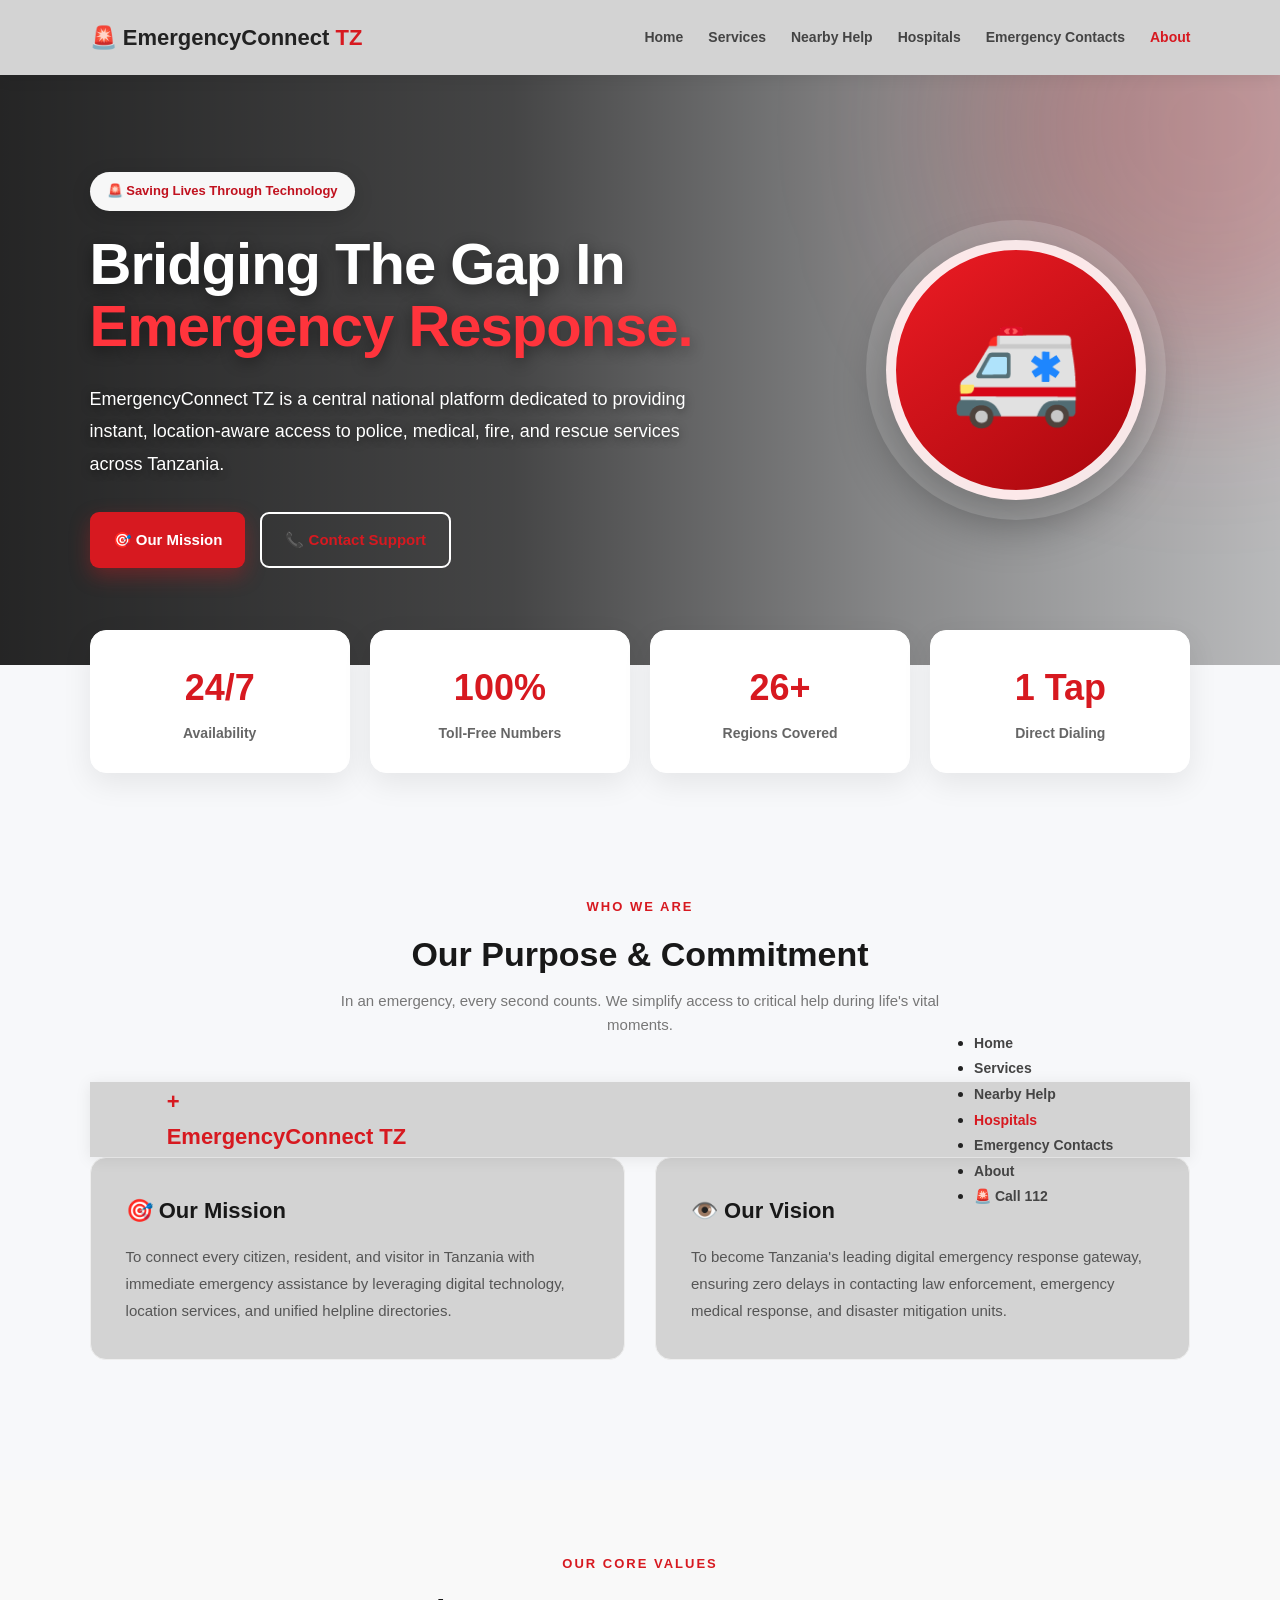
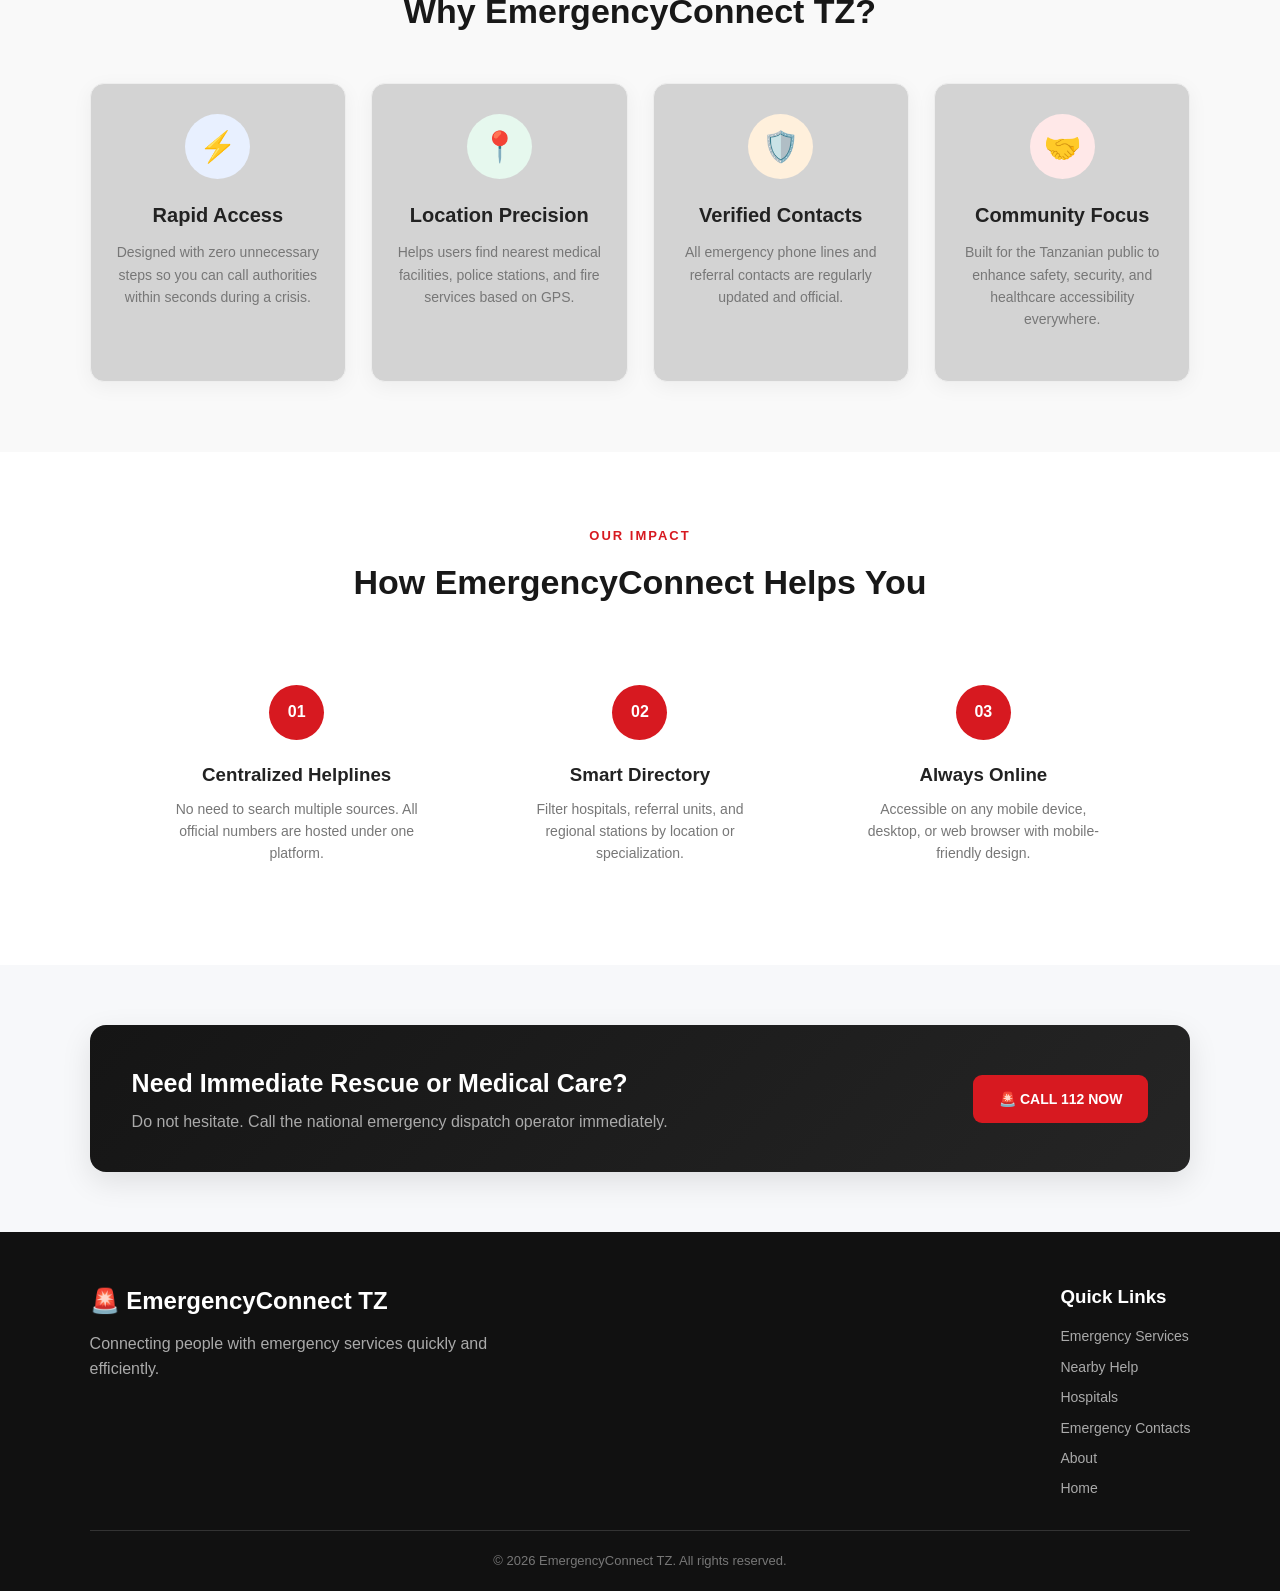
==== commit 6dd02120: "Add files via upload" ====
--- a/about.html
+++ b/about.html
@@ -1599,6 +1599,26 @@
 
 
         </div>
+        <nav class="navbar">
+
+    <a href="index.html" class="logo">
+        <div class="logo-icon">+</div>
+        EmergencyConnect TZ
+    </a>
+
+    <div class="menu-btn" id="menuBtn">☰</div>
+
+    <ul class="nav-links" id="navLinks">
+        <li><a href="index.html">Home</a></li>
+        <li><a href="services.html">Services</a></li>
+        <li><a href="nearby.html">Nearby Help</a></li>
+        <li><a href="hospitals.html" class="active">Hospitals</a></li>
+        <li><a href="contacts.html">Emergency Contacts</a></li>
+        <li><a href="about.html">About</a></li>
+        <li><a href="tel:112" class="emergency-nav">🚨 Call 112</a></li>
+    </ul>
+
+</nav>
 
 
 
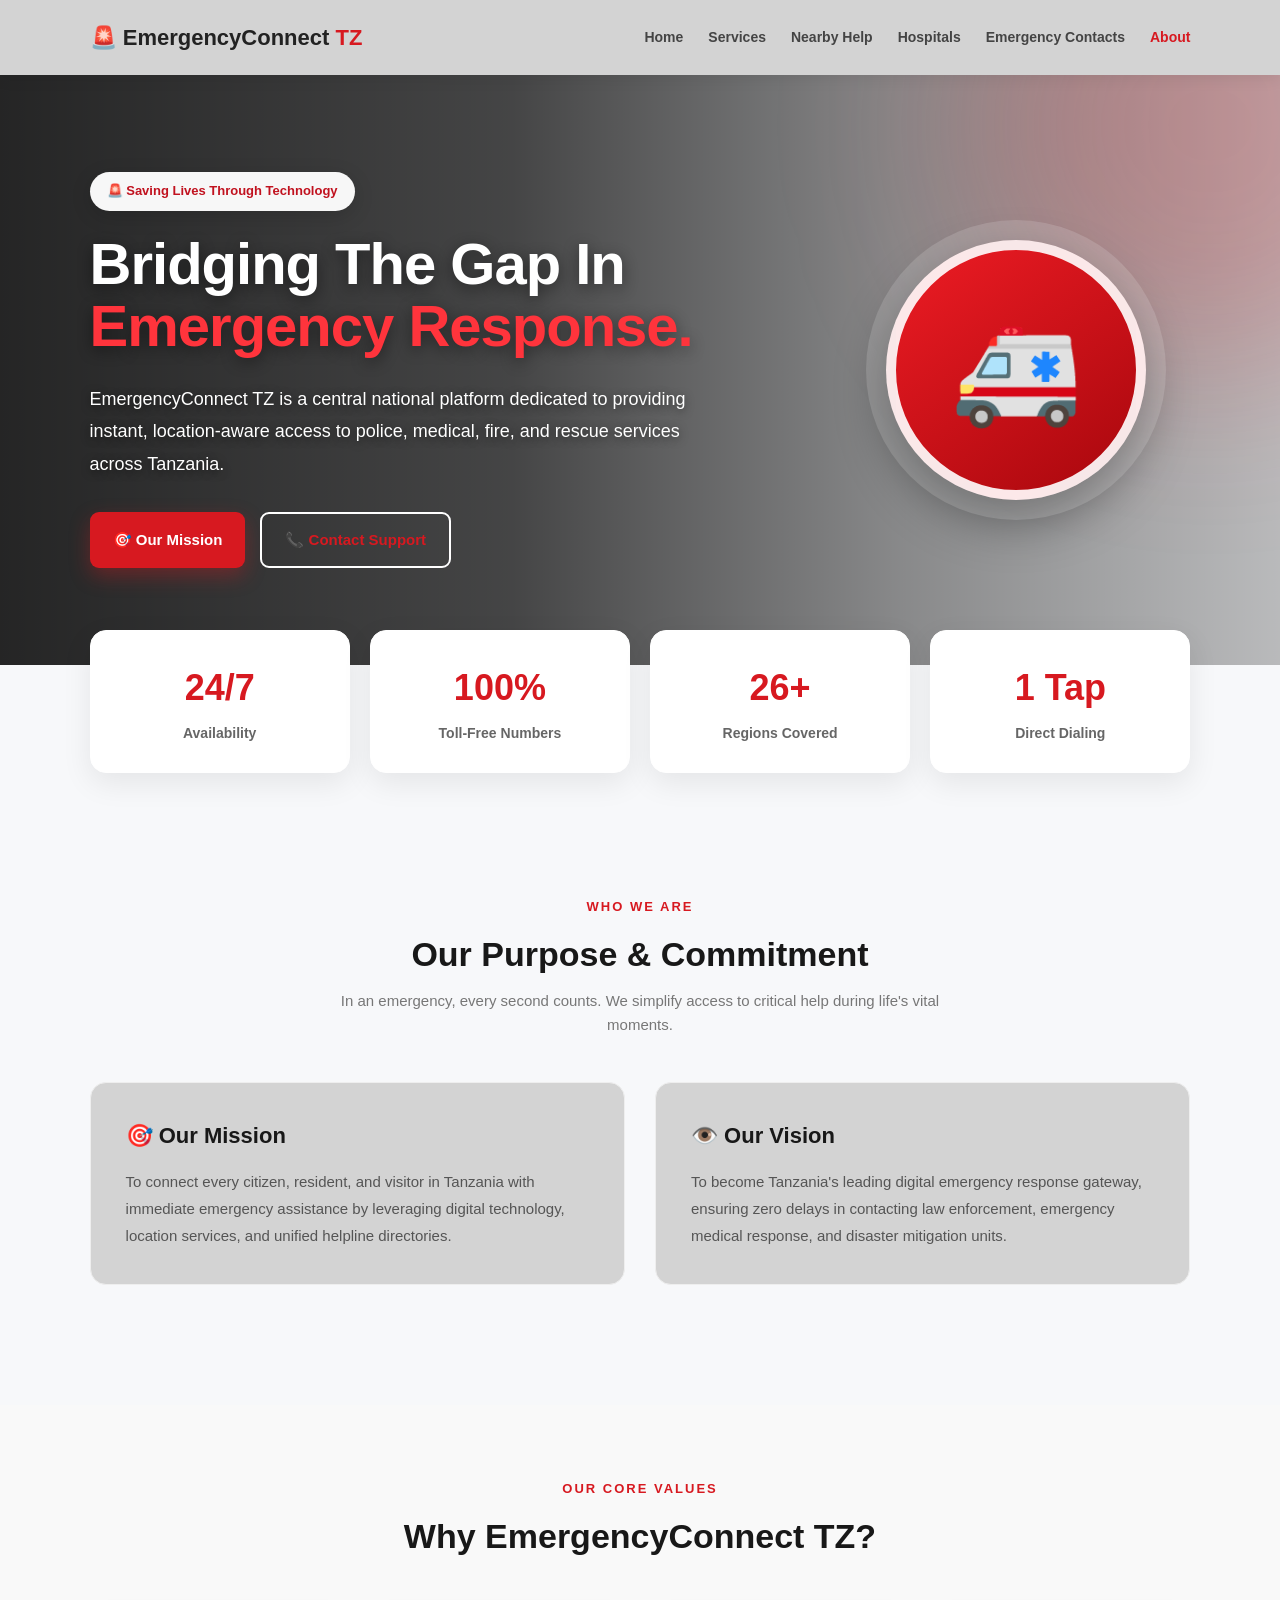
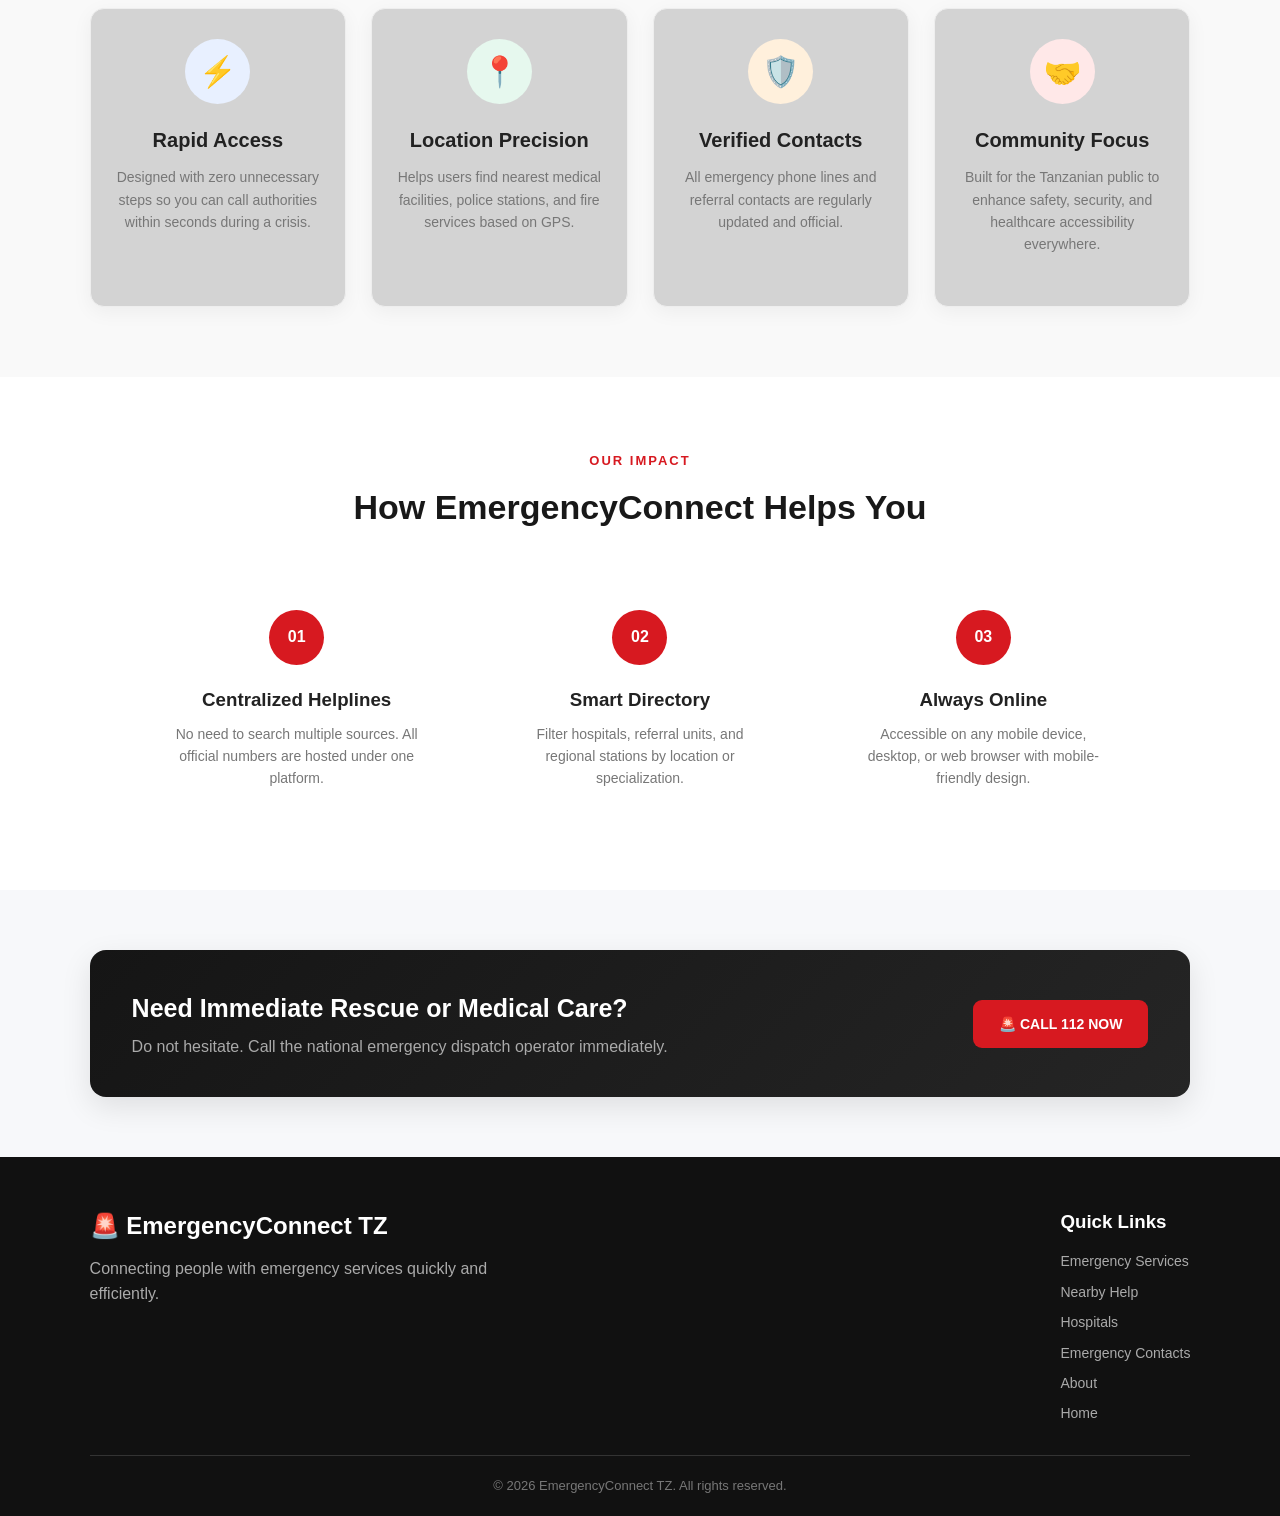
==== commit 7a049920: "Add files via upload" ====
--- a/about.html
+++ b/about.html
@@ -1599,26 +1599,7 @@
 
 
         </div>
-        <nav class="navbar">
-
-    <a href="index.html" class="logo">
-        <div class="logo-icon">+</div>
-        EmergencyConnect TZ
-    </a>
-
-    <div class="menu-btn" id="menuBtn">☰</div>
-
-    <ul class="nav-links" id="navLinks">
-        <li><a href="index.html">Home</a></li>
-        <li><a href="services.html">Services</a></li>
-        <li><a href="nearby.html">Nearby Help</a></li>
-        <li><a href="hospitals.html" class="active">Hospitals</a></li>
-        <li><a href="contacts.html">Emergency Contacts</a></li>
-        <li><a href="about.html">About</a></li>
-        <li><a href="tel:112" class="emergency-nav">🚨 Call 112</a></li>
-    </ul>
-
-</nav>
+        
 
 
 
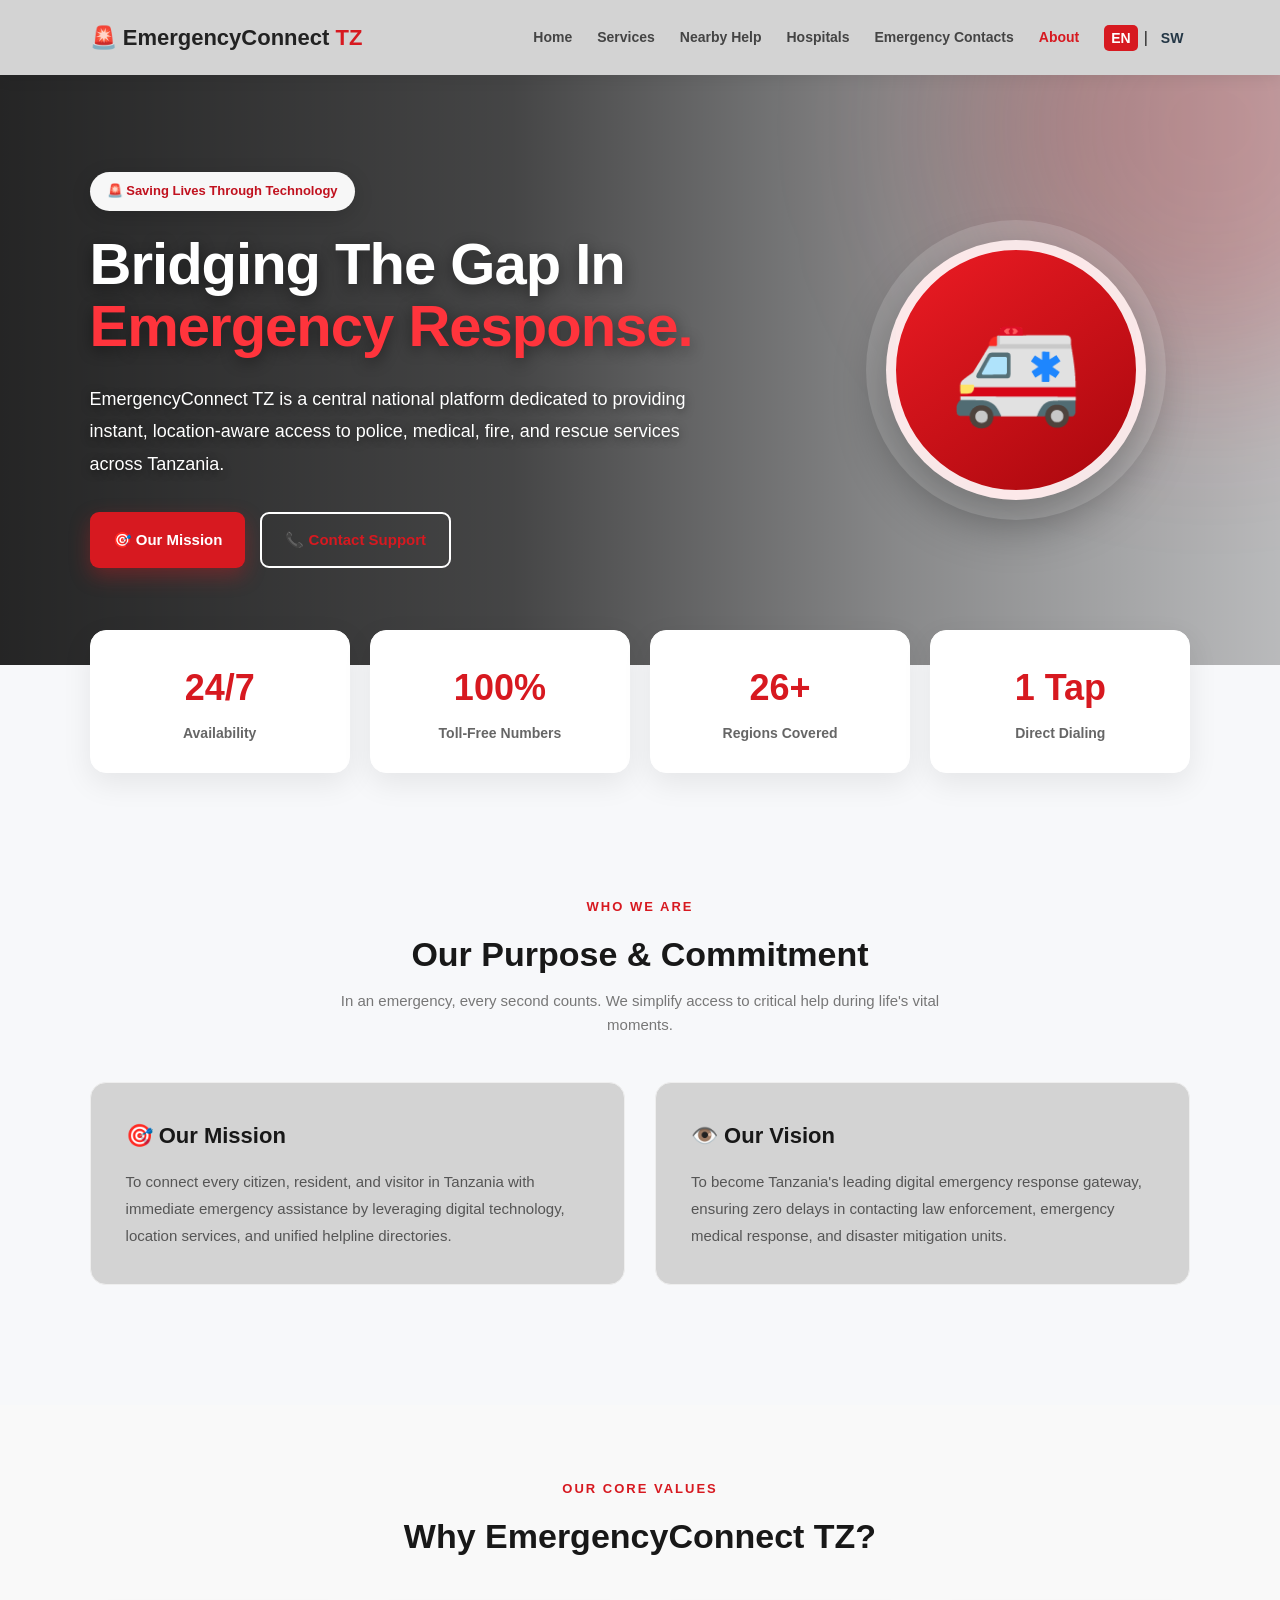
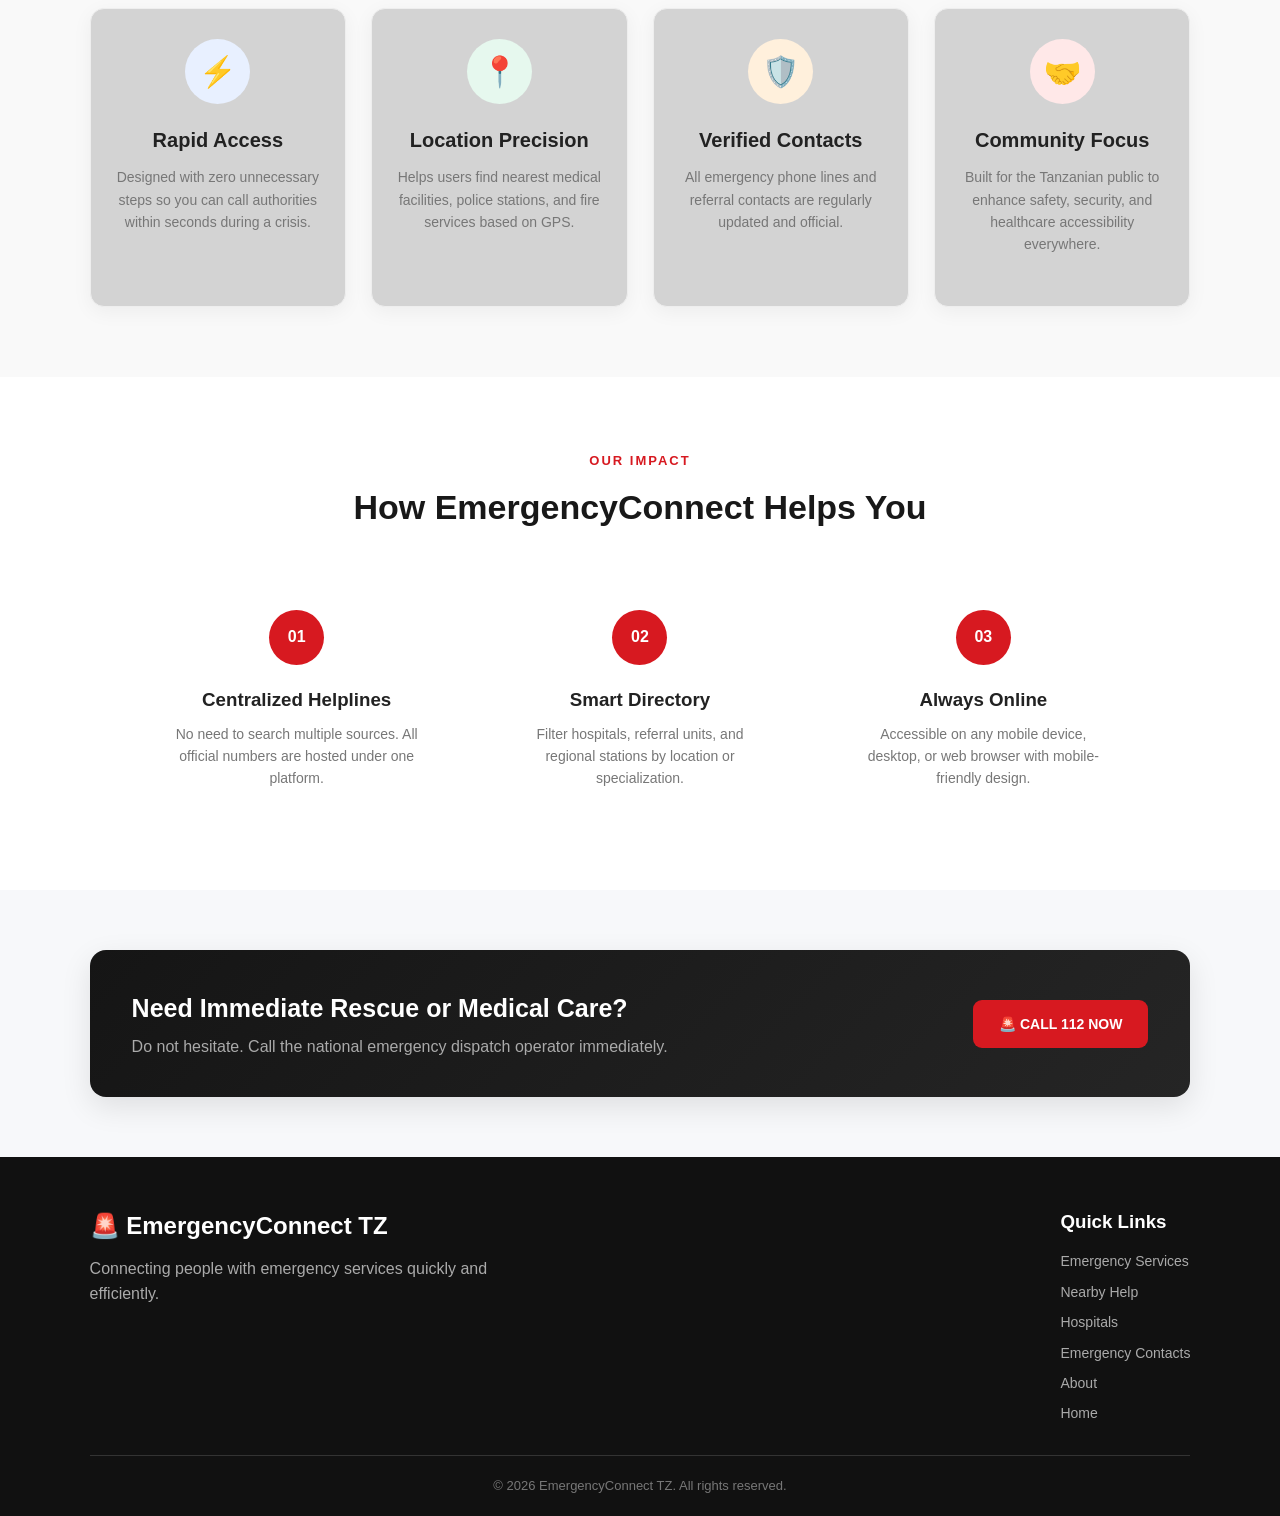
==== commit 7471e669: "Add files via upload" ====
--- a/about.html
+++ b/about.html
@@ -117,6 +117,54 @@
 
             color: #d71920;
         }
+        /* =========================================
+   LANGUAGE SWITCHER
+========================================= */
+
+.language-switcher {
+    display: flex;
+    align-items: center;
+    gap: 6px;
+    white-space: nowrap;
+}
+
+.lang-btn {
+    border: none;
+    background: transparent;
+    color: #243746;
+    font-weight: 700;
+    font-size: 14px;
+    cursor: pointer;
+    padding: 5px 7px;
+    border-radius: 5px;
+}
+
+.lang-btn:hover {
+    color: #d71920;
+}
+
+.lang-btn.active {
+    background: #d71920;
+    color: white;
+}
+
+
+/* Mobile */
+
+@media (max-width: 900px) {
+
+    .language-switcher {
+        width: 100%;
+        margin-top: 5px;
+        padding-top: 10px;
+        border-top: 1px solid #eeeeee;
+    }
+
+    .lang-btn {
+        font-size: 14px;
+    }
+
+}
 
 
         /* MOBILE BUTTON */
@@ -1407,6 +1455,11 @@
                 About
 
             </a>
+            <li class="language-switcher">
+    <button id="englishBtn" class="lang-btn active">EN</button>
+    <span>|</span>
+    <button id="swahiliBtn" class="lang-btn">SW</button>
+</li>
 
         </nav>
 
@@ -2065,6 +2118,7 @@
     </script>
 
 <script src="main.js"></script>
+<script src="language.js"></script>
 </body>
 
 </html>
